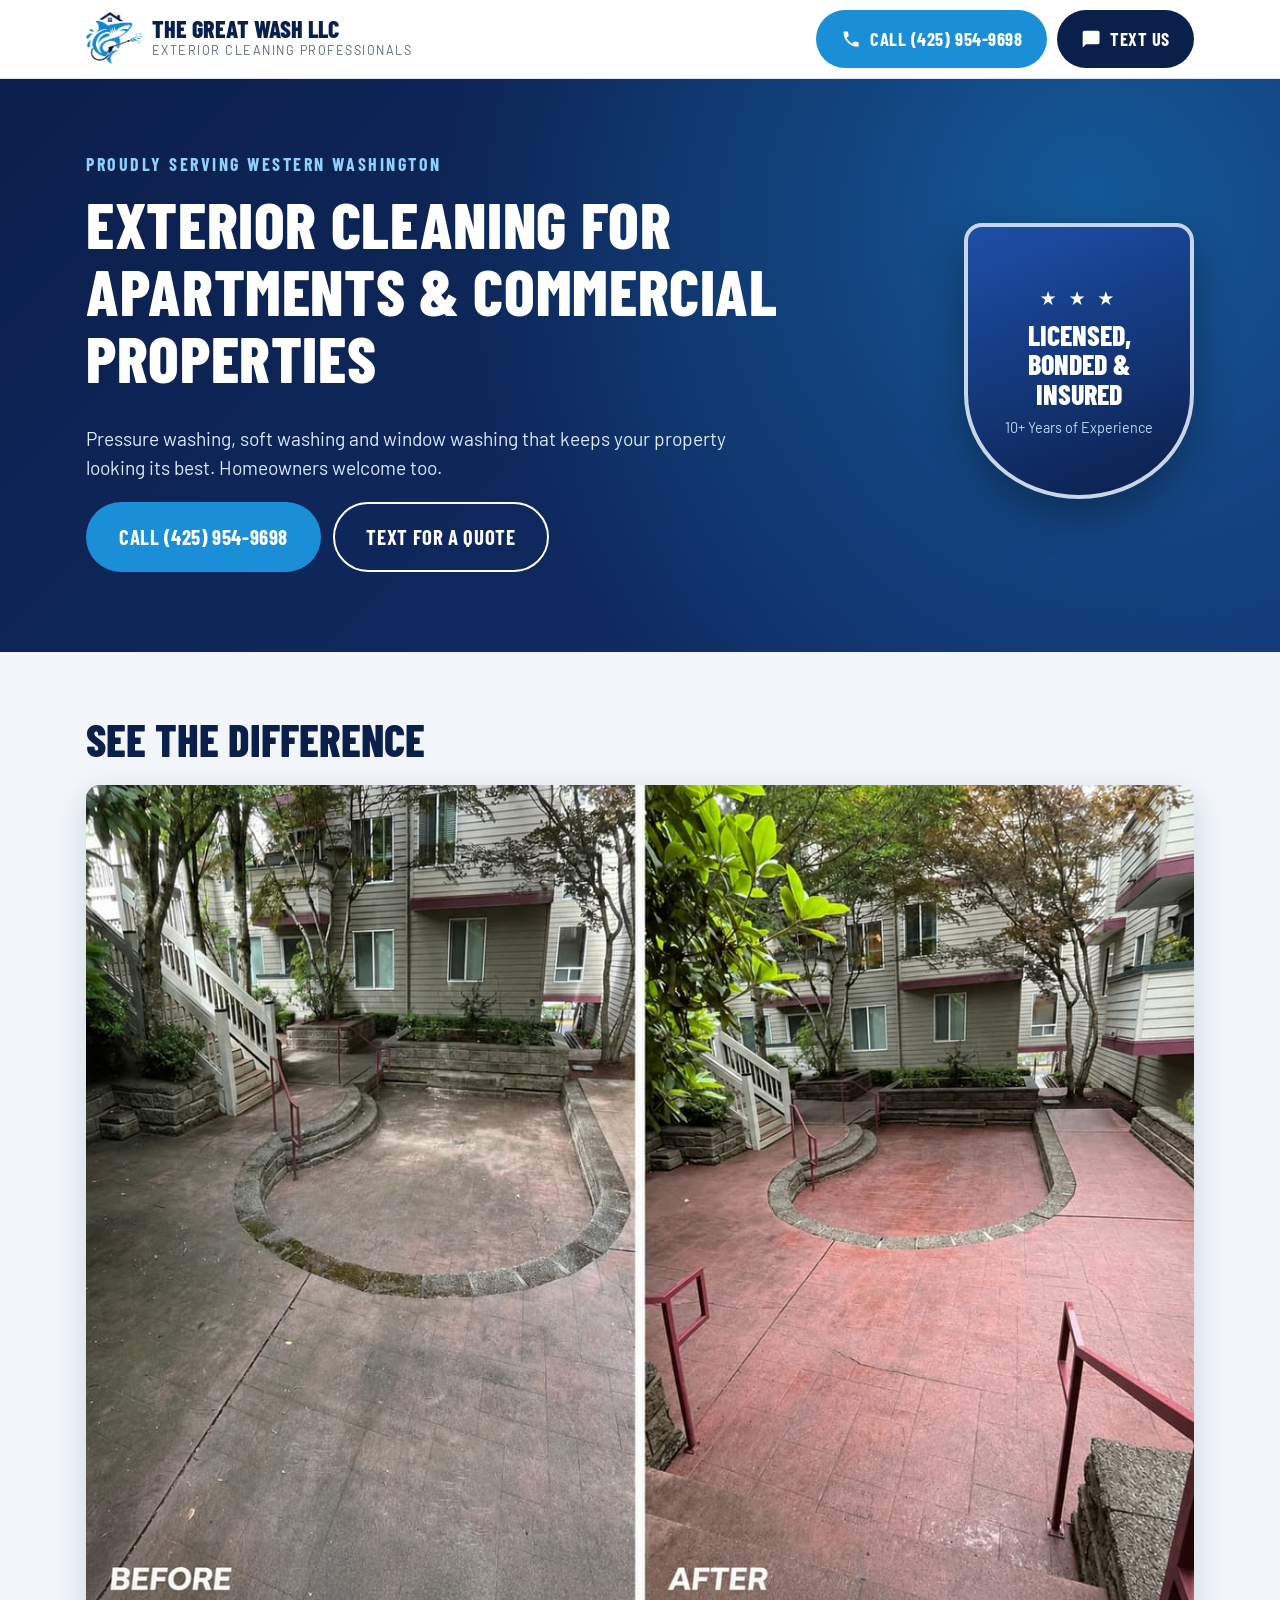
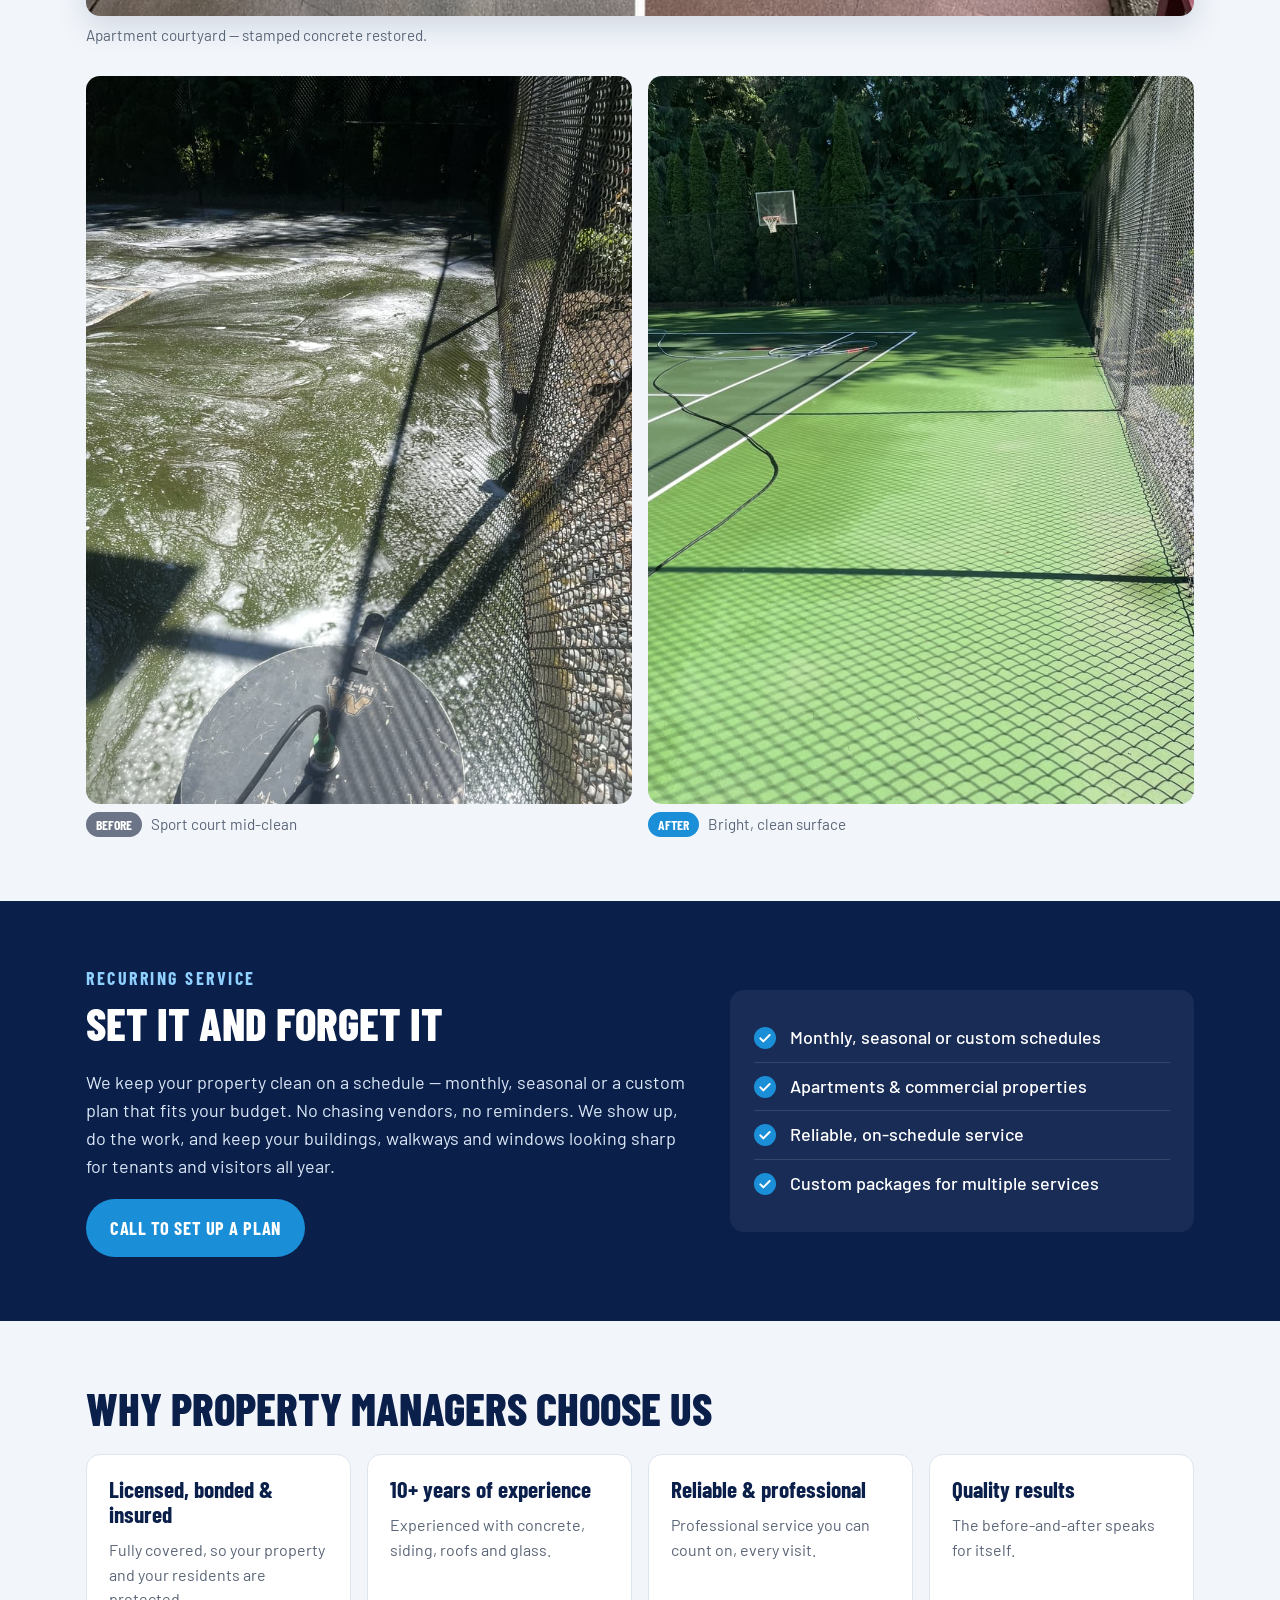
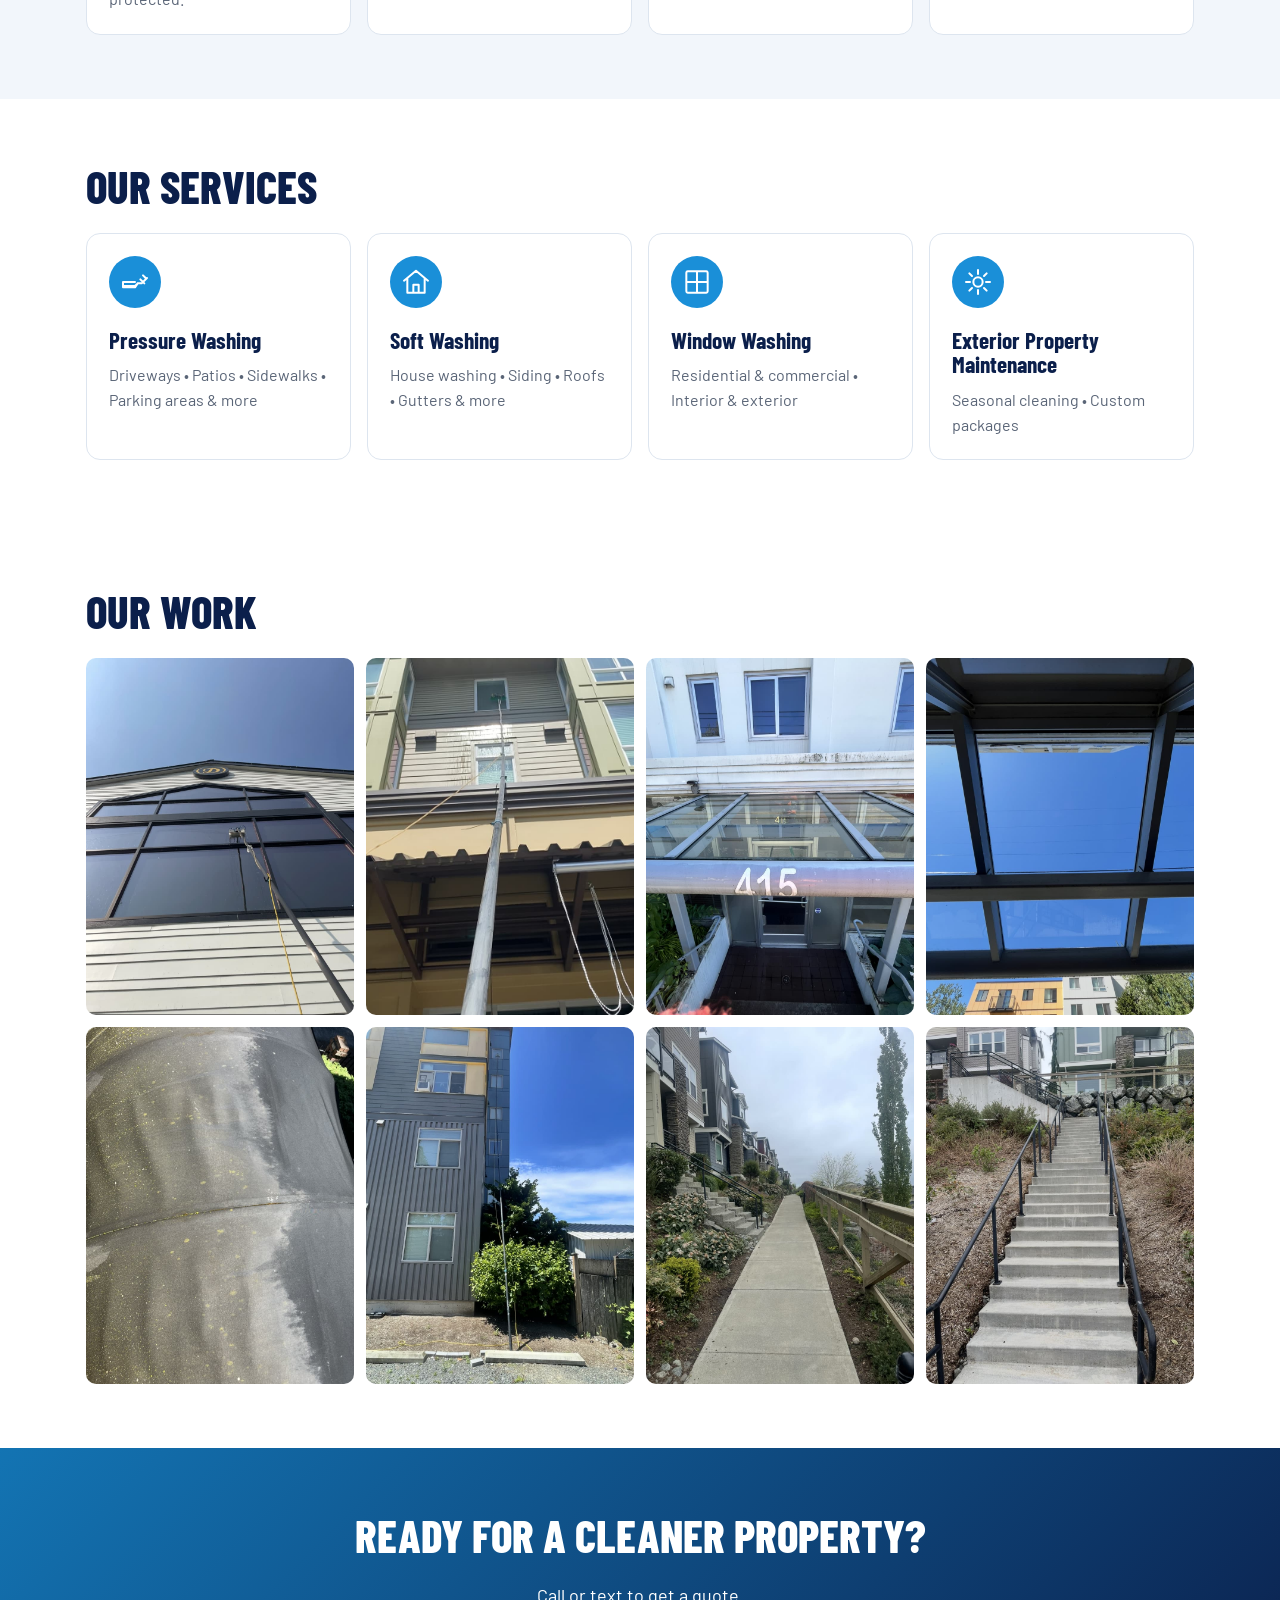
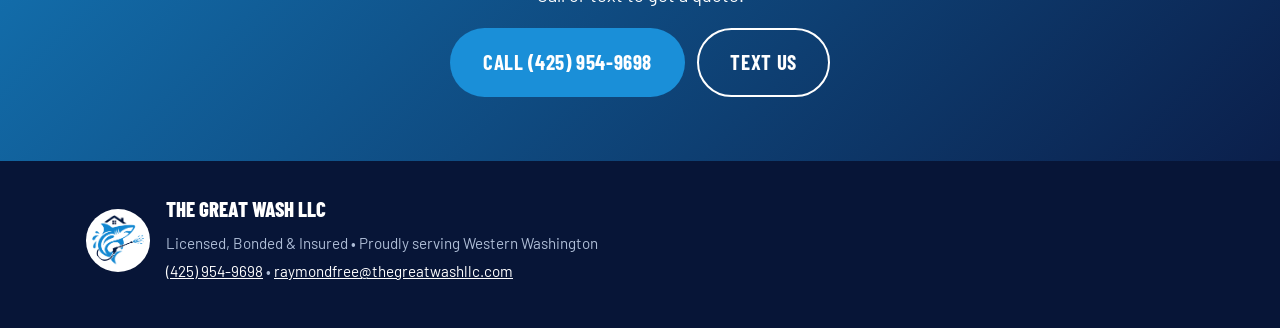
==== index.html @ 4b5f79ce "Initial website for The Great Wash LLC Co-Authored-By: Claude Opus 5.5 <noreply@anthropic.com>" ====
<!doctype html>
<html lang="en">
<head>
  <meta charset="utf-8">
  <meta name="viewport" content="width=device-width, initial-scale=1">
  <title>The Great Wash LLC | Pressure &amp; Window Washing, Western Washington</title>
  <meta name="description" content="Exterior cleaning for apartments, commercial properties and homes across Western Washington. Pressure washing, soft washing, window washing and recurring maintenance. Licensed, bonded &amp; insured. Call or text (425) 954-9698.">
  <meta property="og:title" content="The Great Wash LLC — Exterior Cleaning Professionals">
  <meta property="og:description" content="Pressure washing, soft washing &amp; window washing for apartments, commercial properties and homes. Call or text (425) 954-9698.">
  <meta property="og:image" content="images/before-after.jpg">
  <link rel="icon" href="images/logo.png">
  <link rel="preconnect" href="https://fonts.googleapis.com">
  <link rel="preconnect" href="https://fonts.gstatic.com" crossorigin>
  <link href="https://fonts.googleapis.com/css2?family=Barlow+Condensed:wght@600;700;800&family=Barlow:wght@400;500;600&display=swap" rel="stylesheet">
  <link rel="stylesheet" href="styles.css">
</head>
<body>

<header class="topbar">
  <div class="wrap topbar__inner">
    <a class="brand" href="#top" aria-label="The Great Wash LLC home">
      <img src="images/logo.png" alt="The Great Wash LLC shark logo" width="64" height="62">
      <span class="brand__text">
        <span class="brand__name">The Great Wash LLC</span>
        <span class="brand__tag">Exterior Cleaning Professionals</span>
      </span>
    </a>
    <div class="topbar__actions">
      <a class="btn btn--call" href="tel:+14259549698">
        <svg aria-hidden="true" viewBox="0 0 24 24"><path d="M6.6 10.8a15.1 15.1 0 0 0 6.6 6.6l2.2-2.2a1 1 0 0 1 1-.25 11.4 11.4 0 0 0 3.6.57 1 1 0 0 1 1 1V20a1 1 0 0 1-1 1A17 17 0 0 1 3 4a1 1 0 0 1 1-1h3.5a1 1 0 0 1 1 1c0 1.25.2 2.45.57 3.57a1 1 0 0 1-.25 1z"/></svg>
        <span>Call (425) 954-9698</span>
      </a>
      <a class="btn btn--text" href="sms:+14259549698">
        <svg aria-hidden="true" viewBox="0 0 24 24"><path d="M20 2H4a2 2 0 0 0-2 2v18l4-4h14a2 2 0 0 0 2-2V4a2 2 0 0 0-2-2z"/></svg>
        <span>Text Us</span>
      </a>
    </div>
  </div>
</header>

<main id="top">

  <section class="hero">
    <div class="wrap hero__inner">
      <div class="hero__copy">
        <p class="hero__eyebrow">Proudly serving Western Washington</p>
        <h1>Exterior cleaning for apartments &amp; commercial properties</h1>
        <p class="hero__sub">Pressure washing, soft washing and window washing that keeps your property looking its best. Homeowners welcome too.</p>
        <div class="hero__cta">
          <a class="btn btn--call btn--lg" href="tel:+14259549698">Call (425) 954-9698</a>
          <a class="btn btn--ghost btn--lg" href="sms:+14259549698">Text for a Quote</a>
        </div>
      </div>
      <div class="badge" role="img" aria-label="Licensed, Bonded and Insured">
        <span class="badge__stars" aria-hidden="true">★ ★ ★</span>
        <span class="badge__text">Licensed, Bonded &amp; Insured</span>
        <span class="badge__years">10+ Years of Experience</span>
      </div>
    </div>
  </section>

  <section class="section results">
    <div class="wrap">
      <h2>See the difference</h2>
      <figure class="ba">
        <img src="images/before-after.jpg" alt="Apartment courtyard before and after pressure washing: grimy gray concrete restored to clean red stamped concrete" width="1200" height="900">
        <figcaption>Apartment courtyard — stamped concrete restored.</figcaption>
      </figure>
      <div class="pair">
        <figure>
          <img src="images/job-02.jpg" alt="Sport court covered in grime and moss during cleaning" width="900" height="1200" loading="lazy">
          <figcaption><span class="tag tag--before">Before</span> Sport court mid-clean</figcaption>
        </figure>
        <figure>
          <img src="images/job-01.jpg" alt="The same sport court after cleaning, bright green and spotless" width="900" height="1200" loading="lazy">
          <figcaption><span class="tag tag--after">After</span> Bright, clean surface</figcaption>
        </figure>
      </div>
    </div>
  </section>

  <section class="section recurring">
    <div class="wrap recurring__inner">
      <div>
        <p class="kicker">Recurring service</p>
        <h2>Set it and forget it</h2>
        <p>We keep your property clean on a schedule — monthly, seasonal or a custom plan that fits your budget. No chasing vendors, no reminders. We show up, do the work, and keep your buildings, walkways and windows looking sharp for tenants and visitors all year.</p>
        <a class="btn btn--call" href="tel:+14259549698">Call to set up a plan</a>
      </div>
      <ul class="checks">
        <li>Monthly, seasonal or custom schedules</li>
        <li>Apartments &amp; commercial properties</li>
        <li>Reliable, on-schedule service</li>
        <li>Custom packages for multiple services</li>
      </ul>
    </div>
  </section>

  <section class="section why">
    <div class="wrap">
      <h2>Why property managers choose us</h2>
      <div class="cards cards--4">
        <div class="card">
          <h3>Licensed, bonded &amp; insured</h3>
          <p>Fully covered, so your property and your residents are protected.</p>
        </div>
        <div class="card">
          <h3>10+ years of experience</h3>
          <p>Experienced with concrete, siding, roofs and glass.</p>
        </div>
        <div class="card">
          <h3>Reliable &amp; professional</h3>
          <p>Professional service you can count on, every visit.</p>
        </div>
        <div class="card">
          <h3>Quality results</h3>
          <p>The before-and-after speaks for itself.</p>
        </div>
      </div>
    </div>
  </section>

  <section class="section services">
    <div class="wrap">
      <h2>Our services</h2>
      <div class="cards cards--4">
        <div class="card service">
          <svg aria-hidden="true" viewBox="0 0 48 48"><path d="M6 30h18l4-4h6l8-8M36 14l4 4m-8 2 6 6M28 26l-4 6H6v-8h18" fill="none" stroke="currentColor" stroke-width="3" stroke-linecap="round" stroke-linejoin="round"/></svg>
          <h3>Pressure Washing</h3>
          <p>Driveways • Patios • Sidewalks • Parking areas &amp; more</p>
        </div>
        <div class="card service">
          <svg aria-hidden="true" viewBox="0 0 48 48"><path d="M6 22 24 7l18 15M11 18v22h26V18M20 40V28h8v12" fill="none" stroke="currentColor" stroke-width="3" stroke-linecap="round" stroke-linejoin="round"/></svg>
          <h3>Soft Washing</h3>
          <p>House washing • Siding • Roofs • Gutters &amp; more</p>
        </div>
        <div class="card service">
          <svg aria-hidden="true" viewBox="0 0 48 48"><rect x="8" y="8" width="32" height="32" rx="2" fill="none" stroke="currentColor" stroke-width="3"/><path d="M24 8v32M8 24h32" stroke="currentColor" stroke-width="3"/></svg>
          <h3>Window Washing</h3>
          <p>Residential &amp; commercial • Interior &amp; exterior</p>
        </div>
        <div class="card service">
          <svg aria-hidden="true" viewBox="0 0 48 48"><path d="M24 6v6m0 24v6M6 24h6m24 0h6M11 11l4 4m18 18 4 4M11 37l4-4m18-18 4-4" fill="none" stroke="currentColor" stroke-width="3" stroke-linecap="round"/><circle cx="24" cy="24" r="7" fill="none" stroke="currentColor" stroke-width="3"/></svg>
          <h3>Exterior Property Maintenance</h3>
          <p>Seasonal cleaning • Custom packages</p>
        </div>
      </div>
    </div>
  </section>

  <section class="section gallery">
    <div class="wrap">
      <h2>Our work</h2>
      <div class="grid">
        <img src="images/job-06.jpg" alt="Washing tall commercial windows with a water-fed pole" width="900" height="1200" loading="lazy">
        <img src="images/job-03.jpg" alt="Cleaning upper-floor apartment windows from the ground" width="676" height="1200" loading="lazy">
        <img src="images/job-04.jpg" alt="Apartment building entrance with glass canopy" width="900" height="1200" loading="lazy">
        <img src="images/job-05.jpg" alt="Glass canopy panels at an apartment entrance" width="900" height="1200" loading="lazy">
        <img src="images/job-07.jpg" alt="Close-up of a surface being cleaned" width="900" height="1200" loading="lazy">
        <img src="images/job-08.jpg" alt="Apartment building exterior siding" width="900" height="1200" loading="lazy">
        <img src="images/job-09.jpg" alt="Clean sidewalk along a row of townhomes" width="900" height="1200" loading="lazy">
        <img src="images/job-10.jpg" alt="Clean concrete stairway at an apartment complex" width="900" height="1200" loading="lazy">
      </div>
    </div>
  </section>

  <section class="section final">
    <div class="wrap final__inner">
      <h2>Ready for a cleaner property?</h2>
      <p>Call or text to get a quote.</p>
      <div class="hero__cta">
        <a class="btn btn--call btn--lg" href="tel:+14259549698">Call (425) 954-9698</a>
        <a class="btn btn--ghost btn--lg" href="sms:+14259549698">Text Us</a>
      </div>
    </div>
  </section>

</main>

<footer class="footer">
  <div class="wrap footer__inner">
    <img src="images/logo.png" alt="The Great Wash LLC logo" width="64" height="62" loading="lazy">
    <div>
      <p class="footer__name">The Great Wash LLC</p>
      <p>Licensed, Bonded &amp; Insured • Proudly serving Western Washington</p>
      <p><a href="tel:+14259549698">(425) 954-9698</a> • <a href="mailto:raymondfree@thegreatwashllc.com">raymondfree@thegreatwashllc.com</a></p>
    </div>
  </div>
</footer>

<nav class="mobilebar" aria-label="Contact">
  <a class="mobilebar__call" href="tel:+14259549698">Call</a>
  <a class="mobilebar__text" href="sms:+14259549698">Text</a>
</nav>

</body>
</html>
---- styles.css ----
:root {
  --navy: #0B1F4B;
  --navy-2: #12306e;
  --blue: #1A8FD8;
  --blue-dark: #1374b3;
  --ink: #1b2433;
  --muted: #5a6577;
  --bg: #ffffff;
  --bg-soft: #f2f6fb;
  --line: #dde5ef;
  --radius: 14px;
  --head: "Barlow Condensed", "Arial Narrow", Arial, sans-serif;
  --body: "Barlow", system-ui, -apple-system, "Segoe UI", Roboto, Arial, sans-serif;
}

*, *::before, *::after { box-sizing: border-box; }
html { scroll-behavior: smooth; }
body {
  margin: 0;
  font-family: var(--body);
  font-size: 18px;
  line-height: 1.55;
  color: var(--ink);
  background: var(--bg);
  overflow-x: hidden;
}
img { max-width: 100%; height: auto; display: block; }
a { color: var(--blue-dark); }
h1, h2, h3 { font-family: var(--head); line-height: 1.05; margin: 0 0 .5em; color: var(--navy); }
h1 { font-size: clamp(2.4rem, 6vw, 4rem); font-weight: 800; text-transform: uppercase; letter-spacing: .01em; }
h2 { font-size: clamp(2rem, 4.5vw, 2.8rem); font-weight: 800; text-transform: uppercase; }
h3 { font-size: 1.45rem; font-weight: 700; }
p { margin: 0 0 1em; }

.wrap { width: 100%; max-width: 1140px; margin: 0 auto; padding: 0 16px; }
.section { padding: 64px 0; }

/* Buttons */
.btn {
  display: inline-flex; align-items: center; justify-content: center; gap: .5em;
  padding: .7em 1.2em; border-radius: 999px;
  font-family: var(--head); font-weight: 700; font-size: 1.15rem; letter-spacing: .03em; text-transform: uppercase;
  text-decoration: none; white-space: nowrap; border: 2px solid transparent;
  transition: transform .15s ease, background .15s ease;
}
.btn:hover { transform: translateY(-1px); }
.btn svg { width: 1.1em; height: 1.1em; fill: currentColor; }
.btn--call { background: var(--blue); color: #fff; }
.btn--call:hover { background: var(--blue-dark); }
.btn--text { background: var(--navy); color: #fff; }
.btn--ghost { background: transparent; color: #fff; border-color: #fff; }
.btn--ghost:hover { background: rgba(255,255,255,.12); }
.btn--lg { font-size: 1.3rem; padding: .8em 1.5em; }

/* Top bar */
.topbar { position: sticky; top: 0; z-index: 20; background: #fff; border-bottom: 1px solid var(--line); }
.topbar__inner { display: flex; align-items: center; justify-content: space-between; gap: 16px; padding-top: 10px; padding-bottom: 10px; }
.brand { display: flex; align-items: center; gap: 10px; text-decoration: none; min-width: 0; }
.brand img { width: 56px; height: auto; flex: none; }
.brand__text { display: flex; flex-direction: column; min-width: 0; }
.brand__name { font-family: var(--head); font-weight: 800; font-size: 1.5rem; color: var(--navy); text-transform: uppercase; line-height: 1; }
.brand__tag { font-size: .78rem; letter-spacing: .12em; text-transform: uppercase; color: var(--muted); }
.topbar__actions { display: flex; gap: 10px; }

/* Hero */
.hero {
  background: radial-gradient(circle at 85% 20%, rgba(26,143,216,.45), transparent 55%),
              linear-gradient(135deg, var(--navy) 0%, var(--navy-2) 100%);
  color: #fff; padding: 72px 0 80px;
}
.hero h1 { color: #fff; }
.hero__inner { display: grid; grid-template-columns: 1fr auto; gap: 40px; align-items: center; }
.hero__eyebrow { font-family: var(--head); font-weight: 700; letter-spacing: .14em; text-transform: uppercase; color: #8fd0ff; margin-bottom: .6em; }
.hero__sub { font-size: 1.2rem; max-width: 36em; color: #dbe8f7; }
.hero__cta { display: flex; flex-wrap: wrap; gap: 12px; margin-top: 8px; }

.badge {
  width: 230px; aspect-ratio: 5 / 6; padding: 28px 18px;
  display: flex; flex-direction: column; align-items: center; justify-content: center; text-align: center; gap: 8px;
  background: linear-gradient(160deg, #1d4fa8, var(--navy));
  border: 4px solid #c9d6e8; border-radius: 18px 18px 50% 50% / 18px 18px 38% 38%;
  box-shadow: 0 18px 40px rgba(0,0,0,.3);
}
.badge__stars { letter-spacing: .2em; font-size: 1.2rem; }
.badge__text { font-family: var(--head); font-weight: 800; font-size: 1.75rem; line-height: 1.05; text-transform: uppercase; }
.badge__years { font-size: .9rem; color: #bcd7f3; }

/* Results */
.results { background: var(--bg-soft); }
figure { margin: 0; }
figcaption { font-size: .95rem; color: var(--muted); padding-top: 8px; }
.ba img { border-radius: var(--radius); box-shadow: 0 10px 30px rgba(11,31,75,.15); width: 100%; }
.pair { display: grid; grid-template-columns: 1fr 1fr; gap: 16px; margin-top: 28px; }
.pair img { border-radius: var(--radius); aspect-ratio: 3 / 4; object-fit: cover; width: 100%; }
.tag { display: inline-block; font-family: var(--head); font-weight: 700; text-transform: uppercase; font-size: .85rem; padding: 2px 10px; border-radius: 999px; margin-right: 6px; color: #fff; }
.tag--before { background: #6b7587; }
.tag--after { background: var(--blue); }

/* Recurring */
.recurring { background: var(--navy); color: #dbe8f7; }
.recurring h2 { color: #fff; }
.recurring__inner { display: grid; grid-template-columns: 1.3fr 1fr; gap: 40px; align-items: center; }
.kicker { font-family: var(--head); font-weight: 700; letter-spacing: .14em; text-transform: uppercase; color: #8fd0ff; margin-bottom: .4em; }
.checks { list-style: none; margin: 0; padding: 24px; background: rgba(255,255,255,.06); border-radius: var(--radius); }
.checks li { position: relative; padding: 10px 0 10px 36px; color: #fff; font-weight: 500; }
.checks li + li { border-top: 1px solid rgba(255,255,255,.12); }
.checks li::before {
  content: ""; position: absolute; left: 0; top: 13px; width: 22px; height: 22px; border-radius: 50%;
  background: var(--blue) url("data:image/svg+xml,%3Csvg xmlns='http://www.w3.org/2000/svg' viewBox='0 0 24 24'%3E%3Cpath d='M5 12.5l4.5 4.5L19 7.5' fill='none' stroke='white' stroke-width='3' stroke-linecap='round' stroke-linejoin='round'/%3E%3C/svg%3E") center / 16px no-repeat;
}

/* Cards */
.cards { display: grid; gap: 16px; }
.cards--4 { grid-template-columns: repeat(4, 1fr); }
.card { background: #fff; border: 1px solid var(--line); border-radius: var(--radius); padding: 22px; }
.card p { color: var(--muted); margin: 0; font-size: 1rem; }
.why { background: var(--bg-soft); }
.service svg { width: 52px; height: 52px; color: #fff; background: var(--blue); border-radius: 50%; padding: 10px; margin-bottom: 12px; }

/* Gallery */
.grid { display: grid; grid-template-columns: repeat(4, 1fr); gap: 12px; }
.grid img { width: 100%; aspect-ratio: 3 / 4; object-fit: cover; border-radius: 10px; }

/* Final CTA */
.final { background: linear-gradient(135deg, var(--blue-dark), var(--navy)); color: #fff; text-align: center; }
.final h2 { color: #fff; }
.final .hero__cta { justify-content: center; }

/* Footer */
.footer { background: #071537; color: #aebdd6; padding: 32px 0 40px; font-size: .95rem; }
.footer__inner { display: flex; gap: 16px; align-items: center; }
.footer img { width: 64px; background: #fff; border-radius: 50%; padding: 6px; flex: none; }
.footer p { margin: 0 0 .3em; }
.footer a { color: #fff; word-break: break-all; }
.footer__name { font-family: var(--head); font-weight: 800; font-size: 1.3rem; color: #fff; text-transform: uppercase; }

/* Pinned phone bar */
.mobilebar { display: none; }

@media (max-width: 960px) {
  .cards--4 { grid-template-columns: 1fr 1fr; }
  .grid { grid-template-columns: repeat(2, 1fr); }
  .hero__inner, .recurring__inner { grid-template-columns: 1fr; }
  .badge { width: 100%; max-width: 360px; aspect-ratio: auto; border-radius: var(--radius); flex-direction: row; flex-wrap: wrap; padding: 16px; }
  .badge__text { font-size: 1.4rem; }
}

@media (max-width: 767px) {
  body { font-size: 17px; padding-bottom: 72px; }
  .section { padding: 48px 0; }
  .hero { padding: 44px 0 52px; }
  .topbar__actions { display: none; }
  .brand__name { font-size: 1.3rem; }
  .cards--4 { grid-template-columns: 1fr; }
  .hero__cta .btn { width: 100%; }
  .mobilebar {
    display: grid; grid-template-columns: 1fr 1fr; position: fixed; left: 0; right: 0; bottom: 0; z-index: 30;
    box-shadow: 0 -4px 16px rgba(0,0,0,.18); padding-bottom: env(safe-area-inset-bottom); background: var(--navy);
  }
  .mobilebar a {
    display: flex; align-items: center; justify-content: center; height: 60px;
    font-family: var(--head); font-weight: 800; font-size: 1.35rem; letter-spacing: .06em; text-transform: uppercase;
    color: #fff; text-decoration: none;
  }
  .mobilebar__call { background: var(--blue); }
  .mobilebar__text { background: var(--navy); }
}
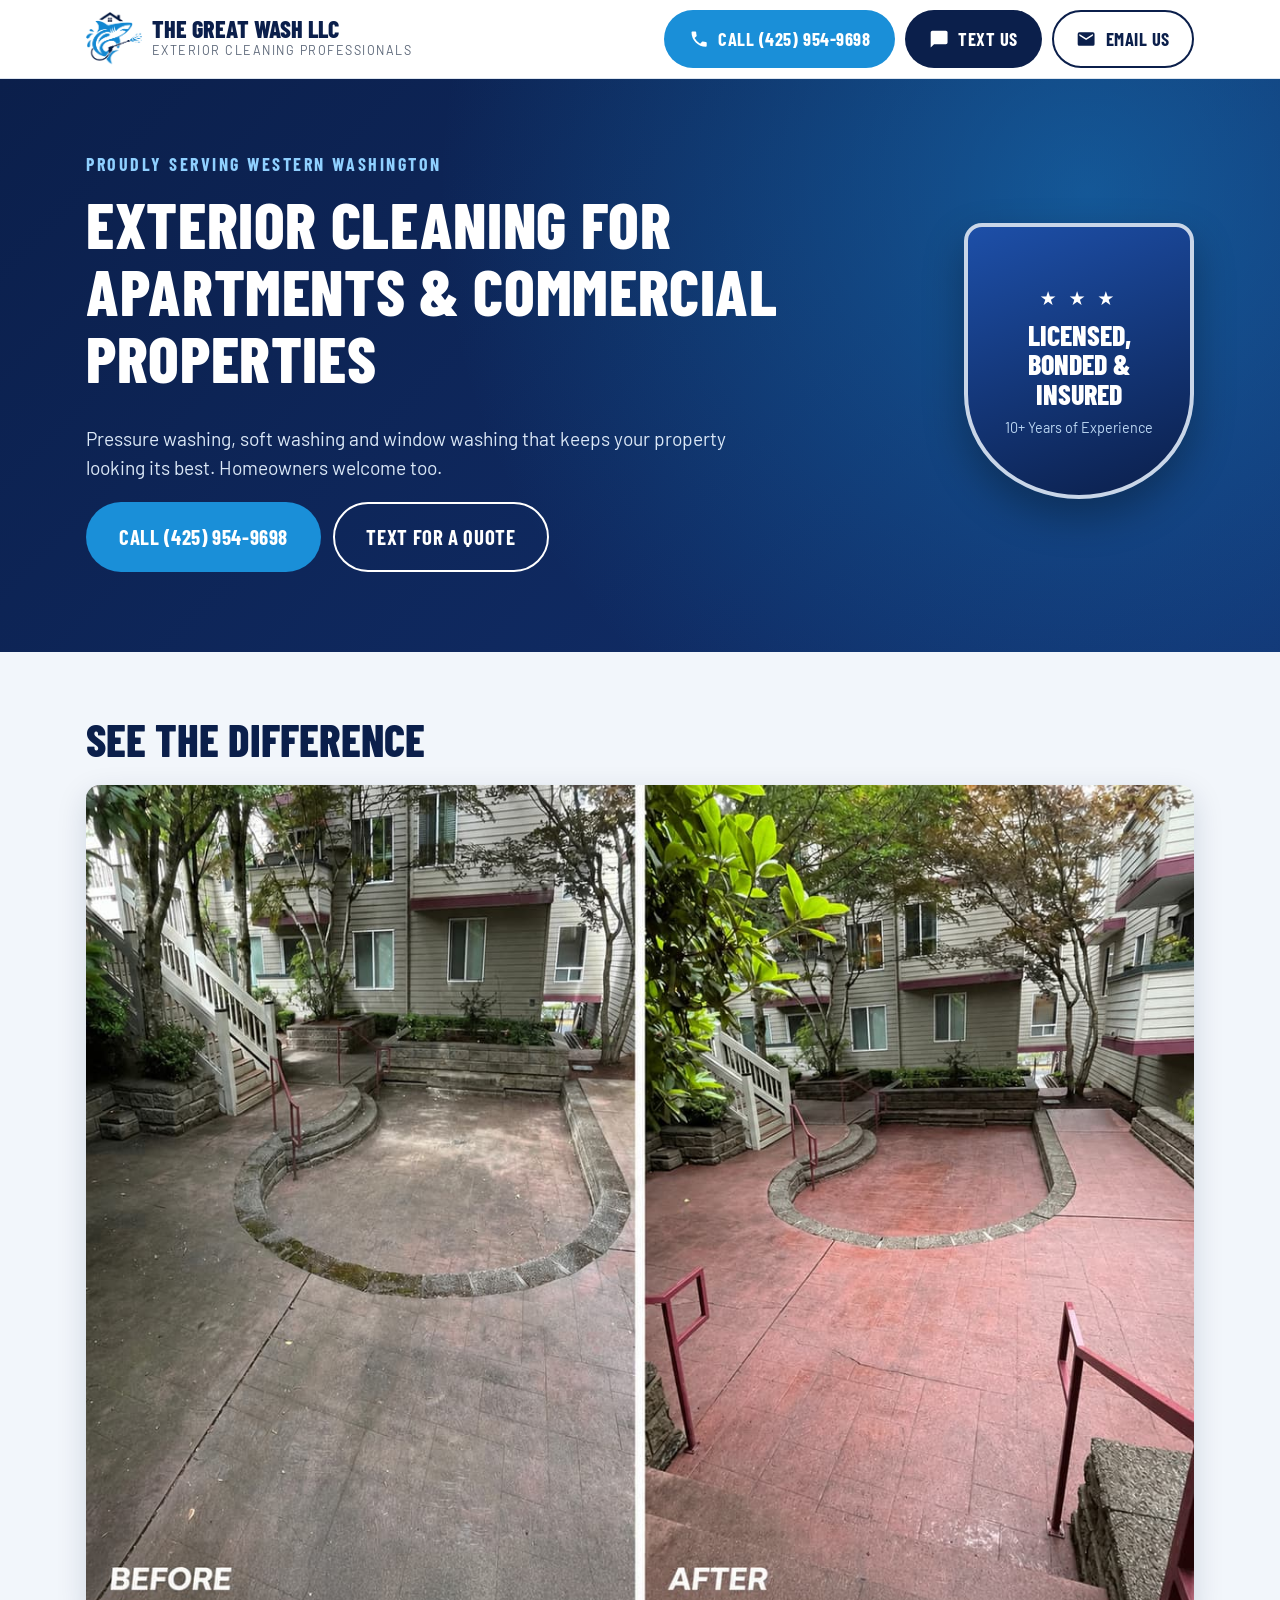
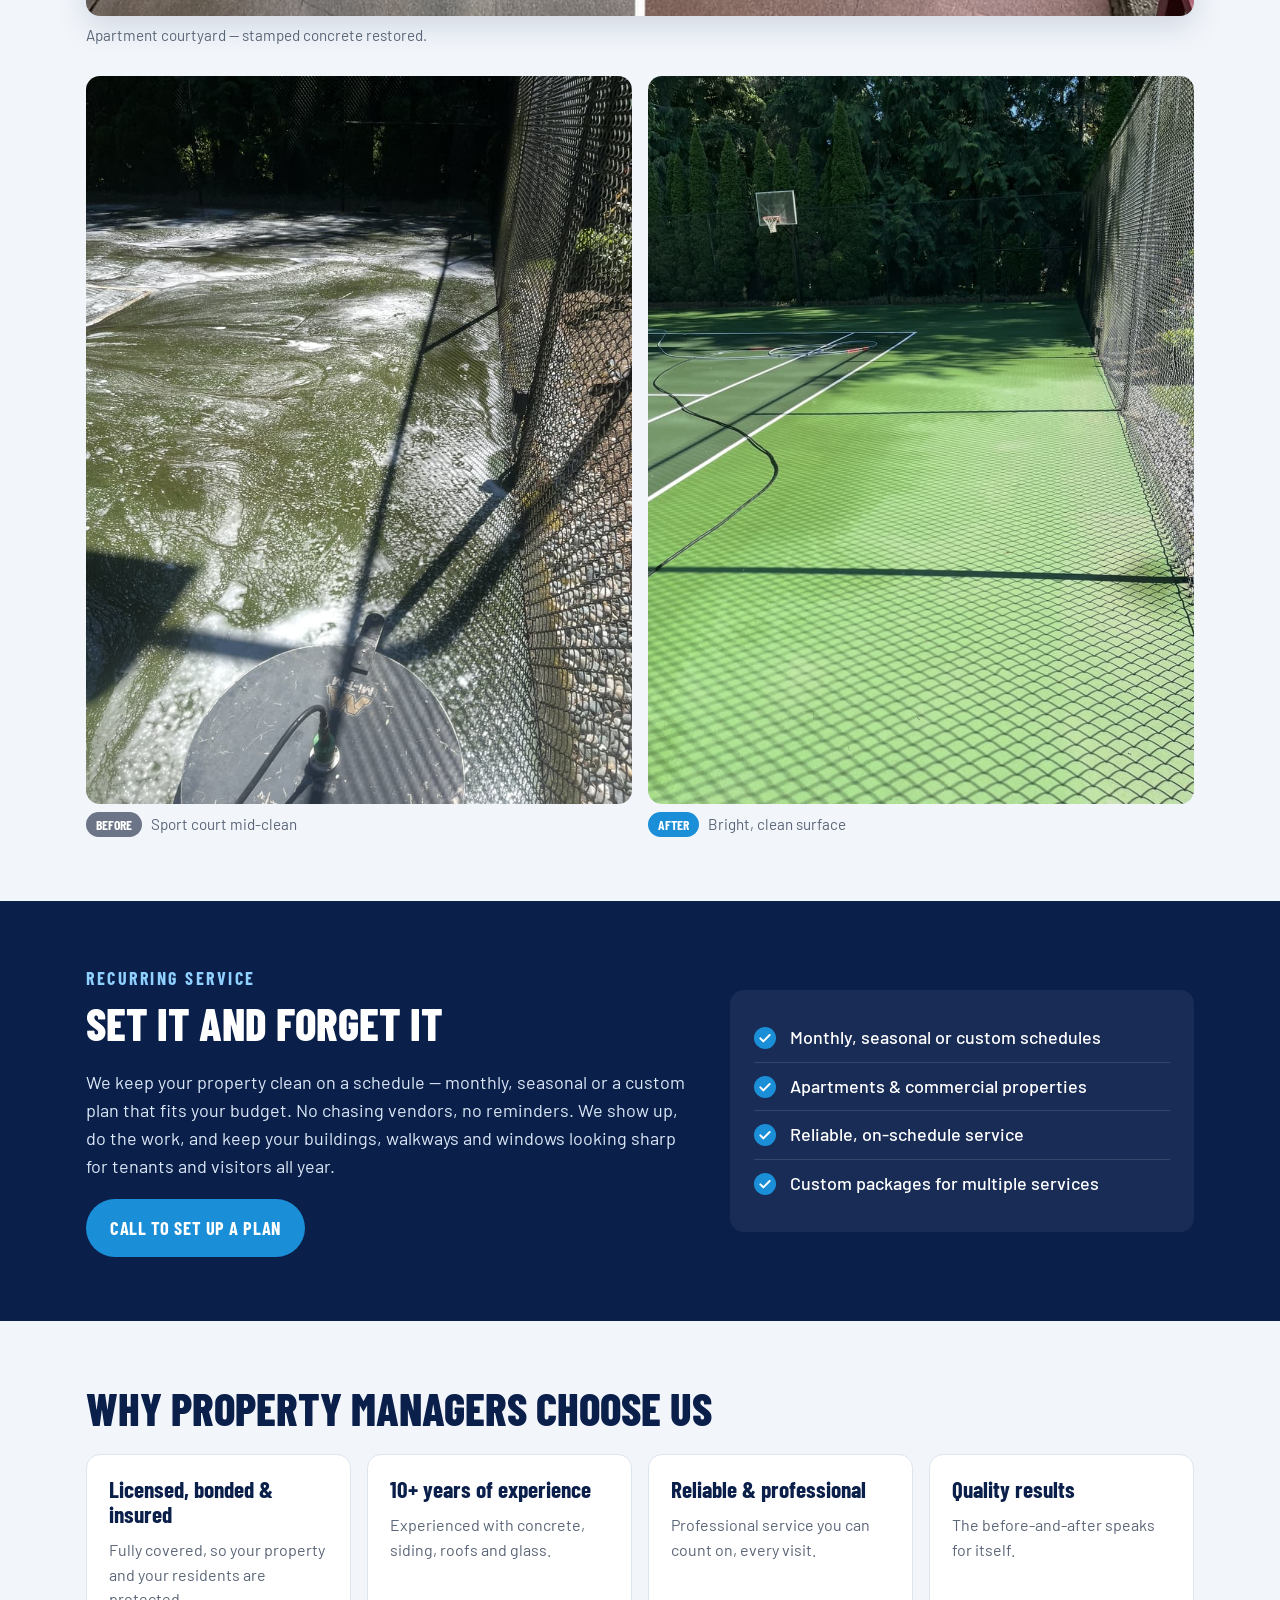
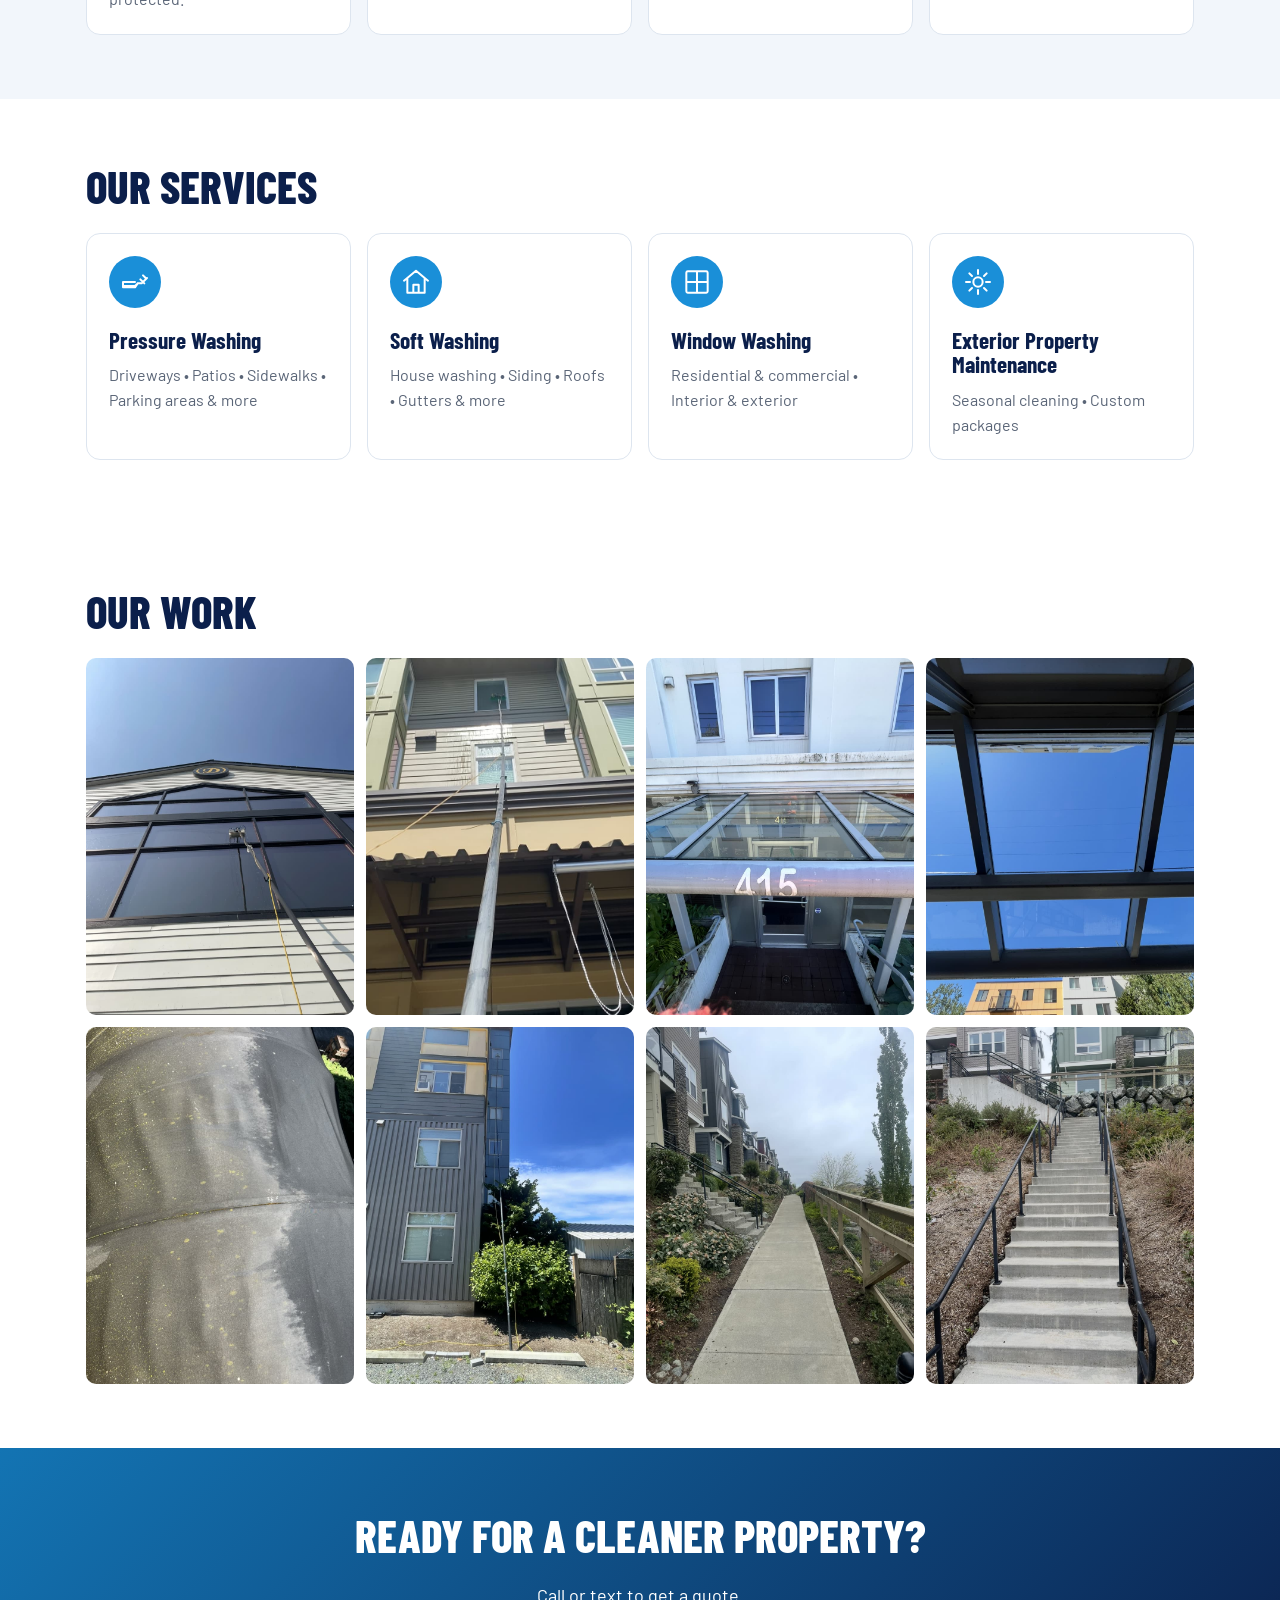
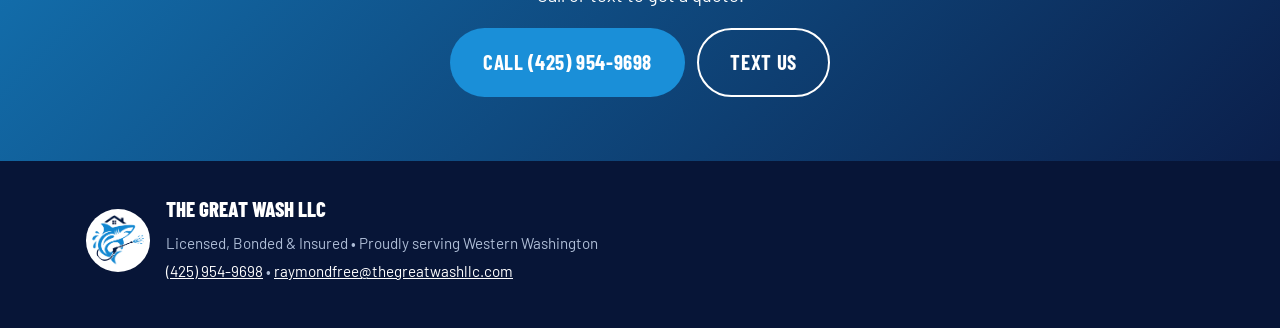
==== commit e57d0723: "Add Email Us button and contact window (Web3Forms) Co-Authored-By: Claude Opus 5.5 <noreply@anthropi" ====
--- a/index.html
+++ b/index.html
@@ -34,6 +34,10 @@
         <svg aria-hidden="true" viewBox="0 0 24 24"><path d="M20 2H4a2 2 0 0 0-2 2v18l4-4h14a2 2 0 0 0 2-2V4a2 2 0 0 0-2-2z"/></svg>
         <span>Text Us</span>
       </a>
+      <button class="btn btn--email" type="button" data-open-email>
+        <svg aria-hidden="true" viewBox="0 0 24 24"><path d="M20 4H4a2 2 0 0 0-2 2v12a2 2 0 0 0 2 2h16a2 2 0 0 0 2-2V6a2 2 0 0 0-2-2zm0 4-8 5-8-5V6l8 5 8-5z"/></svg>
+        <span>Email Us</span>
+      </button>
     </div>
   </div>
 </header>
@@ -191,7 +195,79 @@
 <nav class="mobilebar" aria-label="Contact">
   <a class="mobilebar__call" href="tel:+14259549698">Call</a>
   <a class="mobilebar__text" href="sms:+14259549698">Text</a>
+  <button class="mobilebar__email" type="button" data-open-email>Email</button>
 </nav>
+
+<dialog id="email-dialog" class="emailbox" aria-labelledby="email-title">
+  <form class="emailbox__form" action="https://api.web3forms.com/submit" method="POST">
+    <button class="emailbox__close" type="button" data-close-email aria-label="Close">&times;</button>
+    <h2 id="email-title">Email us</h2>
+    <p class="emailbox__intro">Send us a message and we'll get back to you.</p>
+
+    <input type="hidden" name="access_key" value="57ec1c88-fb7a-4a19-ac3c-71fcc81dd878">
+    <input type="hidden" name="subject" value="New message from thegreatwashllc.com">
+    <input type="hidden" name="from_name" value="The Great Wash LLC website">
+    <input type="checkbox" name="botcheck" class="emailbox__hp" tabindex="-1" autocomplete="off" aria-hidden="true">
+
+    <label>Name
+      <input type="text" name="name" required autocomplete="name">
+    </label>
+    <label>Your email
+      <input type="email" name="email" required autocomplete="email">
+    </label>
+    <label><span>Phone <span class="emailbox__opt">(optional)</span></span>
+      <input type="tel" name="phone" autocomplete="tel">
+    </label>
+    <label>Message
+      <textarea name="message" rows="4" required placeholder="What would you like cleaned, and where?"></textarea>
+    </label>
+
+    <button class="btn btn--call emailbox__send" type="submit">Send message</button>
+    <p class="emailbox__status" role="status" aria-live="polite"></p>
+  </form>
+</dialog>
+
+<script>
+  (() => {
+    const dlg = document.getElementById('email-dialog');
+    const form = dlg.querySelector('form');
+    const status = dlg.querySelector('.emailbox__status');
+    const send = dlg.querySelector('.emailbox__send');
+
+    document.querySelectorAll('[data-open-email]').forEach((b) => b.addEventListener('click', () => {
+      status.textContent = '';
+      status.className = 'emailbox__status';
+      dlg.showModal();
+    }));
+    dlg.querySelector('[data-close-email]').addEventListener('click', () => dlg.close());
+    // Click on the dimmed backdrop closes the window.
+    dlg.addEventListener('click', (e) => { if (e.target === dlg) dlg.close(); });
+
+    form.addEventListener('submit', async (e) => {
+      e.preventDefault();
+      send.disabled = true;
+      send.textContent = 'Sending…';
+      try {
+        const res = await fetch(form.action, {
+          method: 'POST',
+          headers: { Accept: 'application/json' },
+          body: new FormData(form),
+        });
+        const data = await res.json();
+        if (!data.success) throw new Error(data.message);
+        form.reset();
+        status.textContent = 'Thanks! Your message was sent.';
+        status.className = 'emailbox__status is-ok';
+      } catch {
+        status.innerHTML = 'Sorry, that didn\'t go through. Please call <a href="tel:+14259549698">(425) 954-9698</a> or email <a href="mailto:raymondfree@thegreatwashllc.com">raymondfree@thegreatwashllc.com</a>.';
+        status.className = 'emailbox__status is-err';
+      } finally {
+        send.disabled = false;
+        send.textContent = 'Send message';
+      }
+    });
+  })();
+</script>
 
 </body>
 </html>
--- a/styles.css
+++ b/styles.css
@@ -48,6 +48,8 @@
 .btn--call { background: var(--blue); color: #fff; }
 .btn--call:hover { background: var(--blue-dark); }
 .btn--text { background: var(--navy); color: #fff; }
+.btn--email { background: #fff; color: var(--navy); border-color: var(--navy); cursor: pointer; }
+.btn--email:hover { background: var(--bg-soft); }
 .btn--ghost { background: transparent; color: #fff; border-color: #fff; }
 .btn--ghost:hover { background: rgba(255,255,255,.12); }
 .btn--lg { font-size: 1.3rem; padding: .8em 1.5em; }
@@ -134,6 +136,32 @@
 .footer a { color: #fff; word-break: break-all; }
 .footer__name { font-family: var(--head); font-weight: 800; font-size: 1.3rem; color: #fff; text-transform: uppercase; }
 
+/* Email Us window */
+.emailbox {
+  width: min(480px, calc(100% - 32px)); max-height: calc(100% - 32px); padding: 0;
+  border: 0; border-radius: var(--radius); box-shadow: 0 24px 60px rgba(0,0,0,.35);
+}
+.emailbox::backdrop { background: rgba(7,21,55,.6); }
+.emailbox__form { position: relative; padding: 28px 22px 22px; display: grid; gap: 12px; }
+.emailbox h2 { margin: 0; }
+.emailbox__intro { margin: 0; color: var(--muted); font-size: 1rem; }
+.emailbox label { display: grid; gap: 4px; font-weight: 600; font-size: .95rem; color: var(--navy); }
+.emailbox input, .emailbox textarea {
+  font: inherit; font-size: 16px; padding: 10px 12px; border: 1px solid var(--line); border-radius: 8px; width: 100%;
+}
+.emailbox input:focus, .emailbox textarea:focus { outline: 2px solid var(--blue); border-color: var(--blue); }
+.emailbox__opt { font-weight: 400; color: var(--muted); }
+.emailbox__hp { display: none; }
+.emailbox__send { width: 100%; cursor: pointer; }
+.emailbox__send:disabled { opacity: .7; cursor: wait; }
+.emailbox__close {
+  position: absolute; top: 8px; right: 10px; width: 40px; height: 40px;
+  border: 0; background: none; font-size: 2rem; line-height: 1; color: var(--muted); cursor: pointer;
+}
+.emailbox__status { margin: 0; font-size: .95rem; }
+.emailbox__status.is-ok { color: #13804a; font-weight: 600; }
+.emailbox__status.is-err { color: #b42318; }
+
 /* Pinned phone bar */
 .mobilebar { display: none; }
 
@@ -154,14 +182,16 @@
   .cards--4 { grid-template-columns: 1fr; }
   .hero__cta .btn { width: 100%; }
   .mobilebar {
-    display: grid; grid-template-columns: 1fr 1fr; position: fixed; left: 0; right: 0; bottom: 0; z-index: 30;
+    display: grid; grid-template-columns: 1fr 1fr 1fr; position: fixed; left: 0; right: 0; bottom: 0; z-index: 30;
     box-shadow: 0 -4px 16px rgba(0,0,0,.18); padding-bottom: env(safe-area-inset-bottom); background: var(--navy);
   }
-  .mobilebar a {
+  .mobilebar a, .mobilebar button {
+    border: 0; cursor: pointer;
     display: flex; align-items: center; justify-content: center; height: 60px;
     font-family: var(--head); font-weight: 800; font-size: 1.35rem; letter-spacing: .06em; text-transform: uppercase;
     color: #fff; text-decoration: none;
   }
   .mobilebar__call { background: var(--blue); }
   .mobilebar__text { background: var(--navy); }
+  .mobilebar__email { background: #fff; color: var(--navy) !important; }
 }
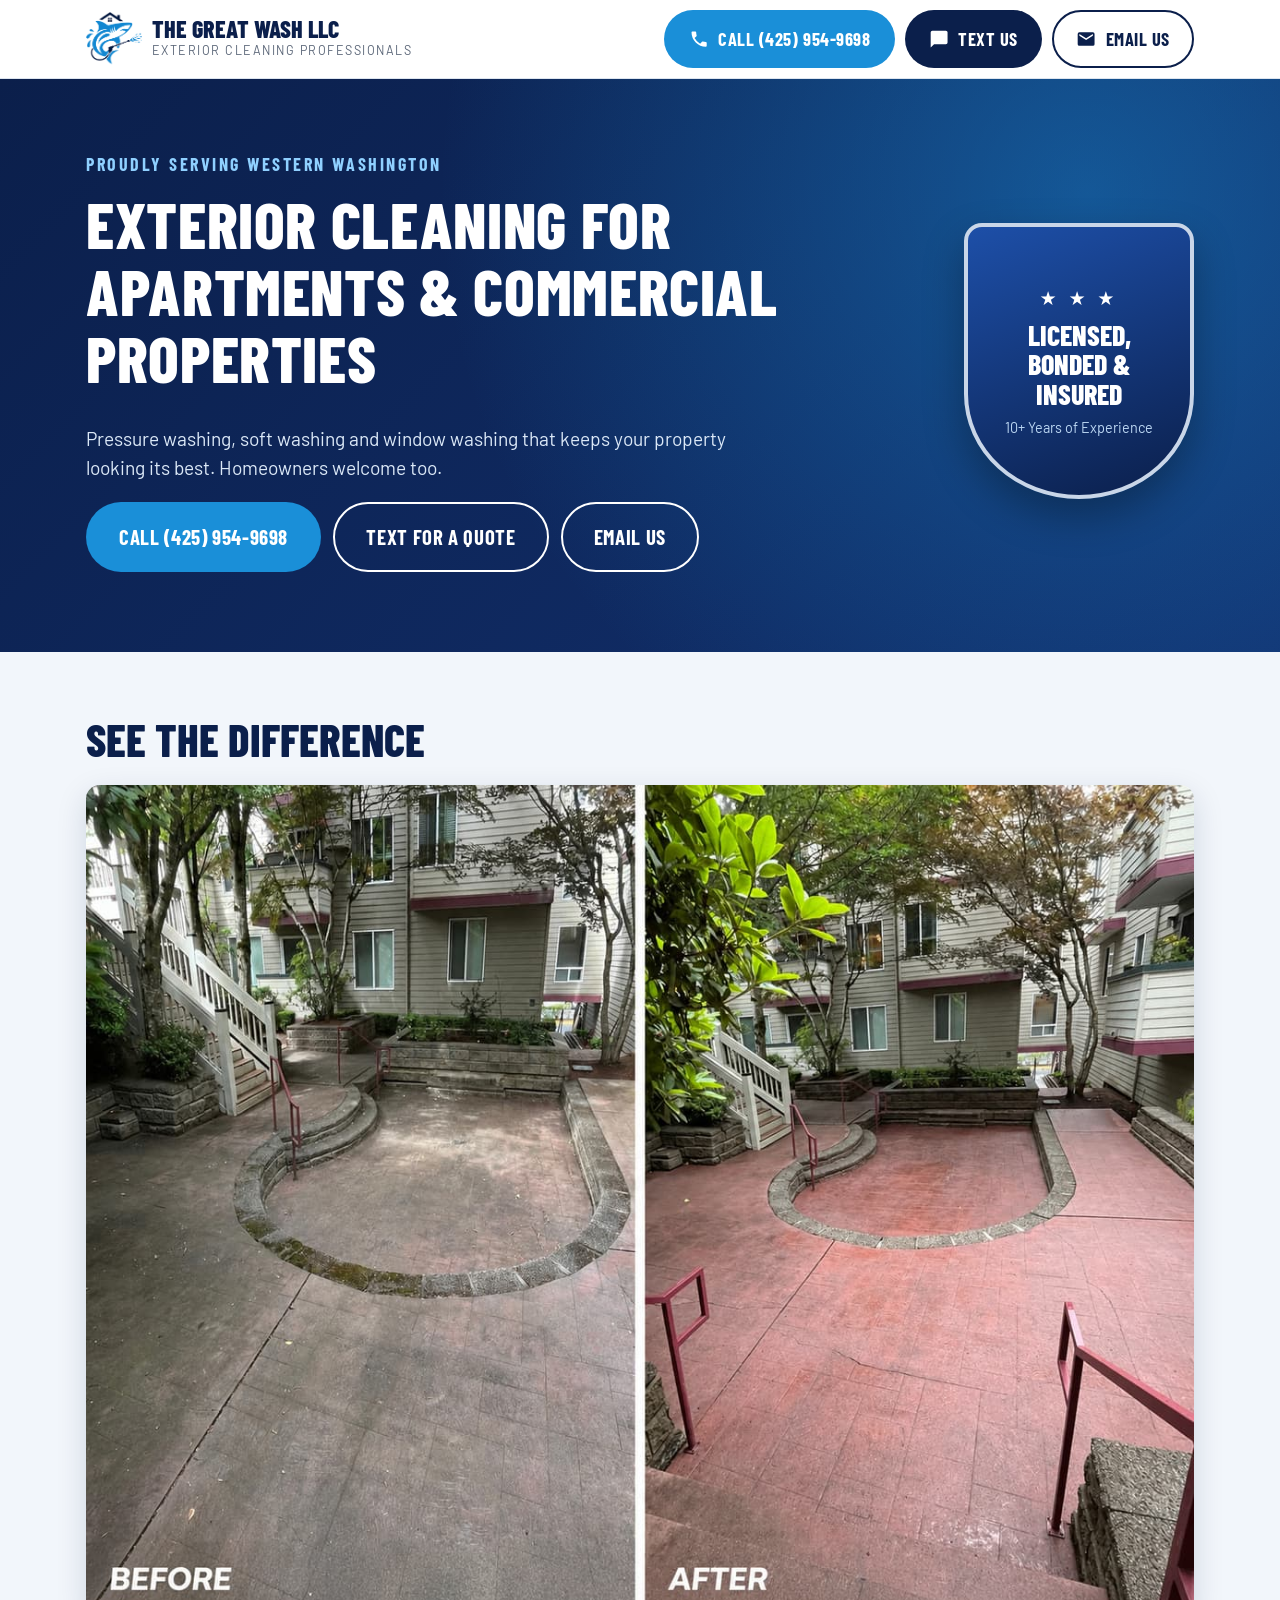
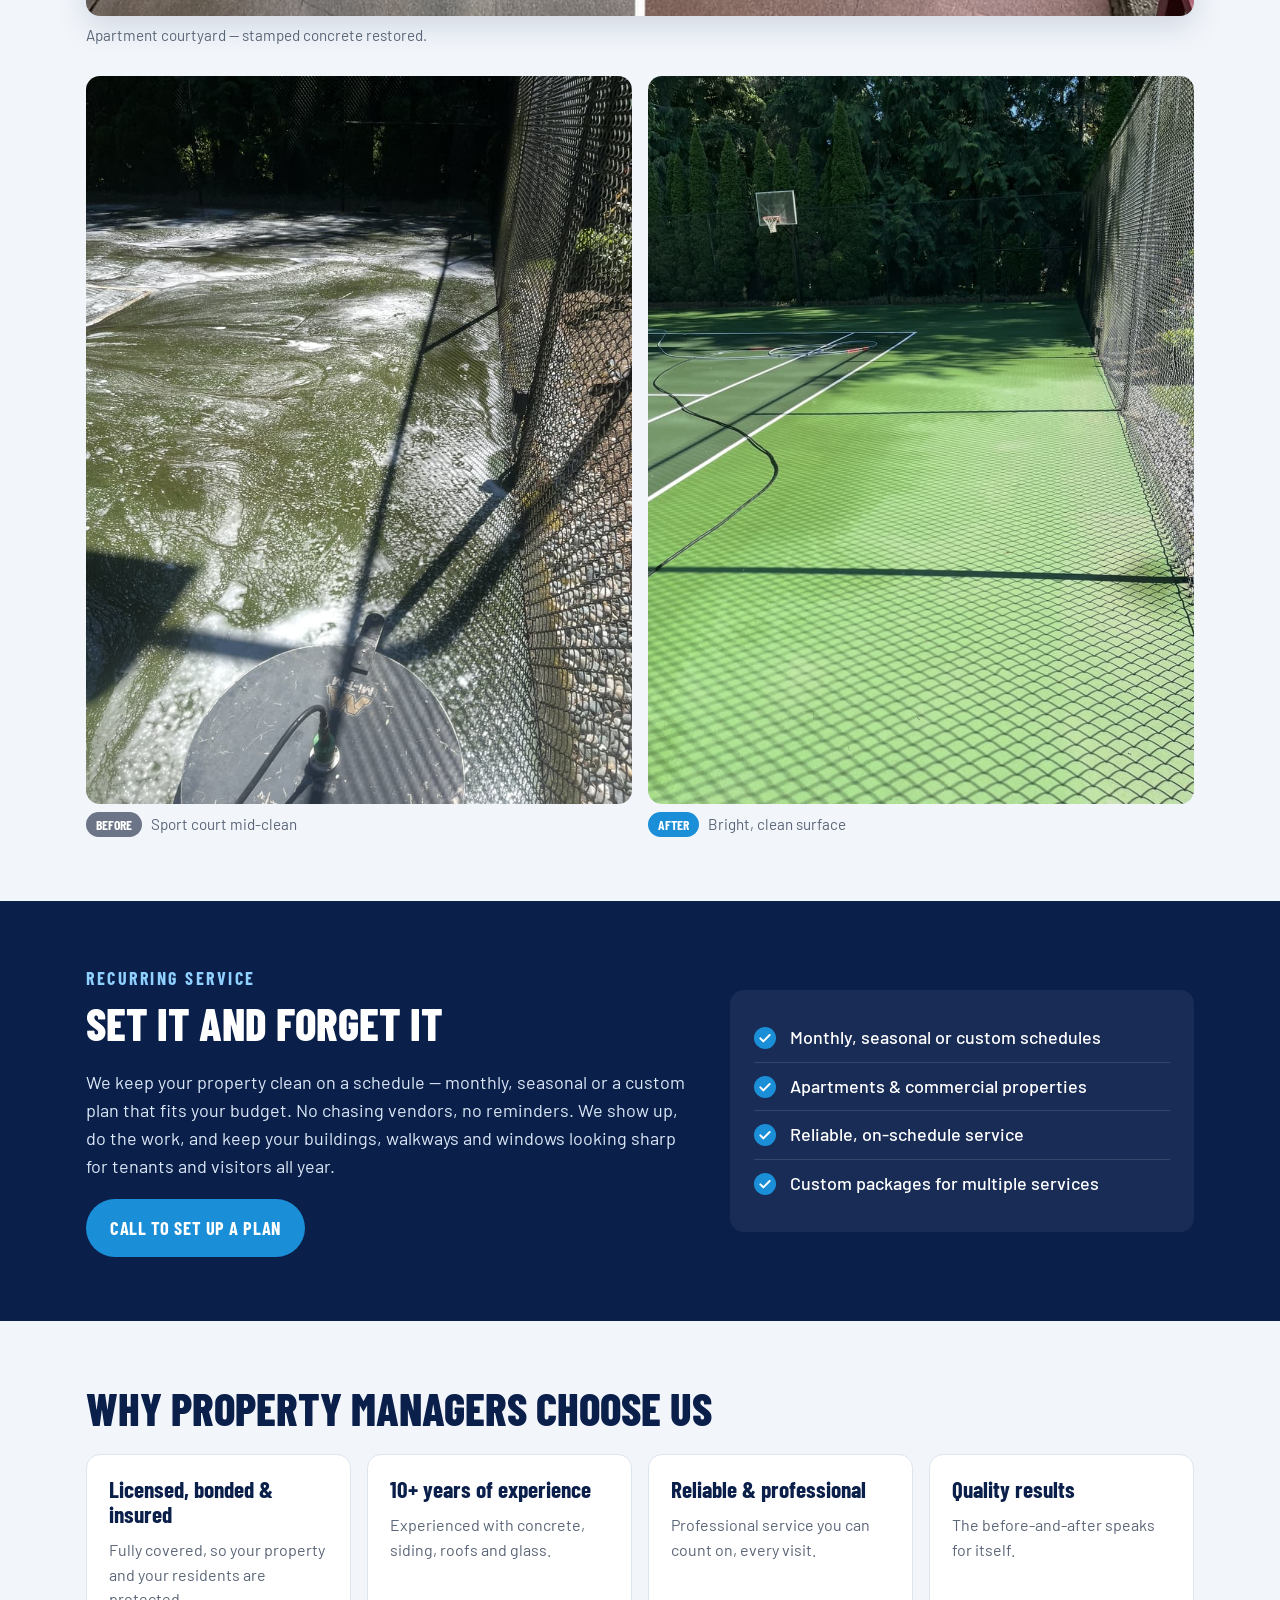
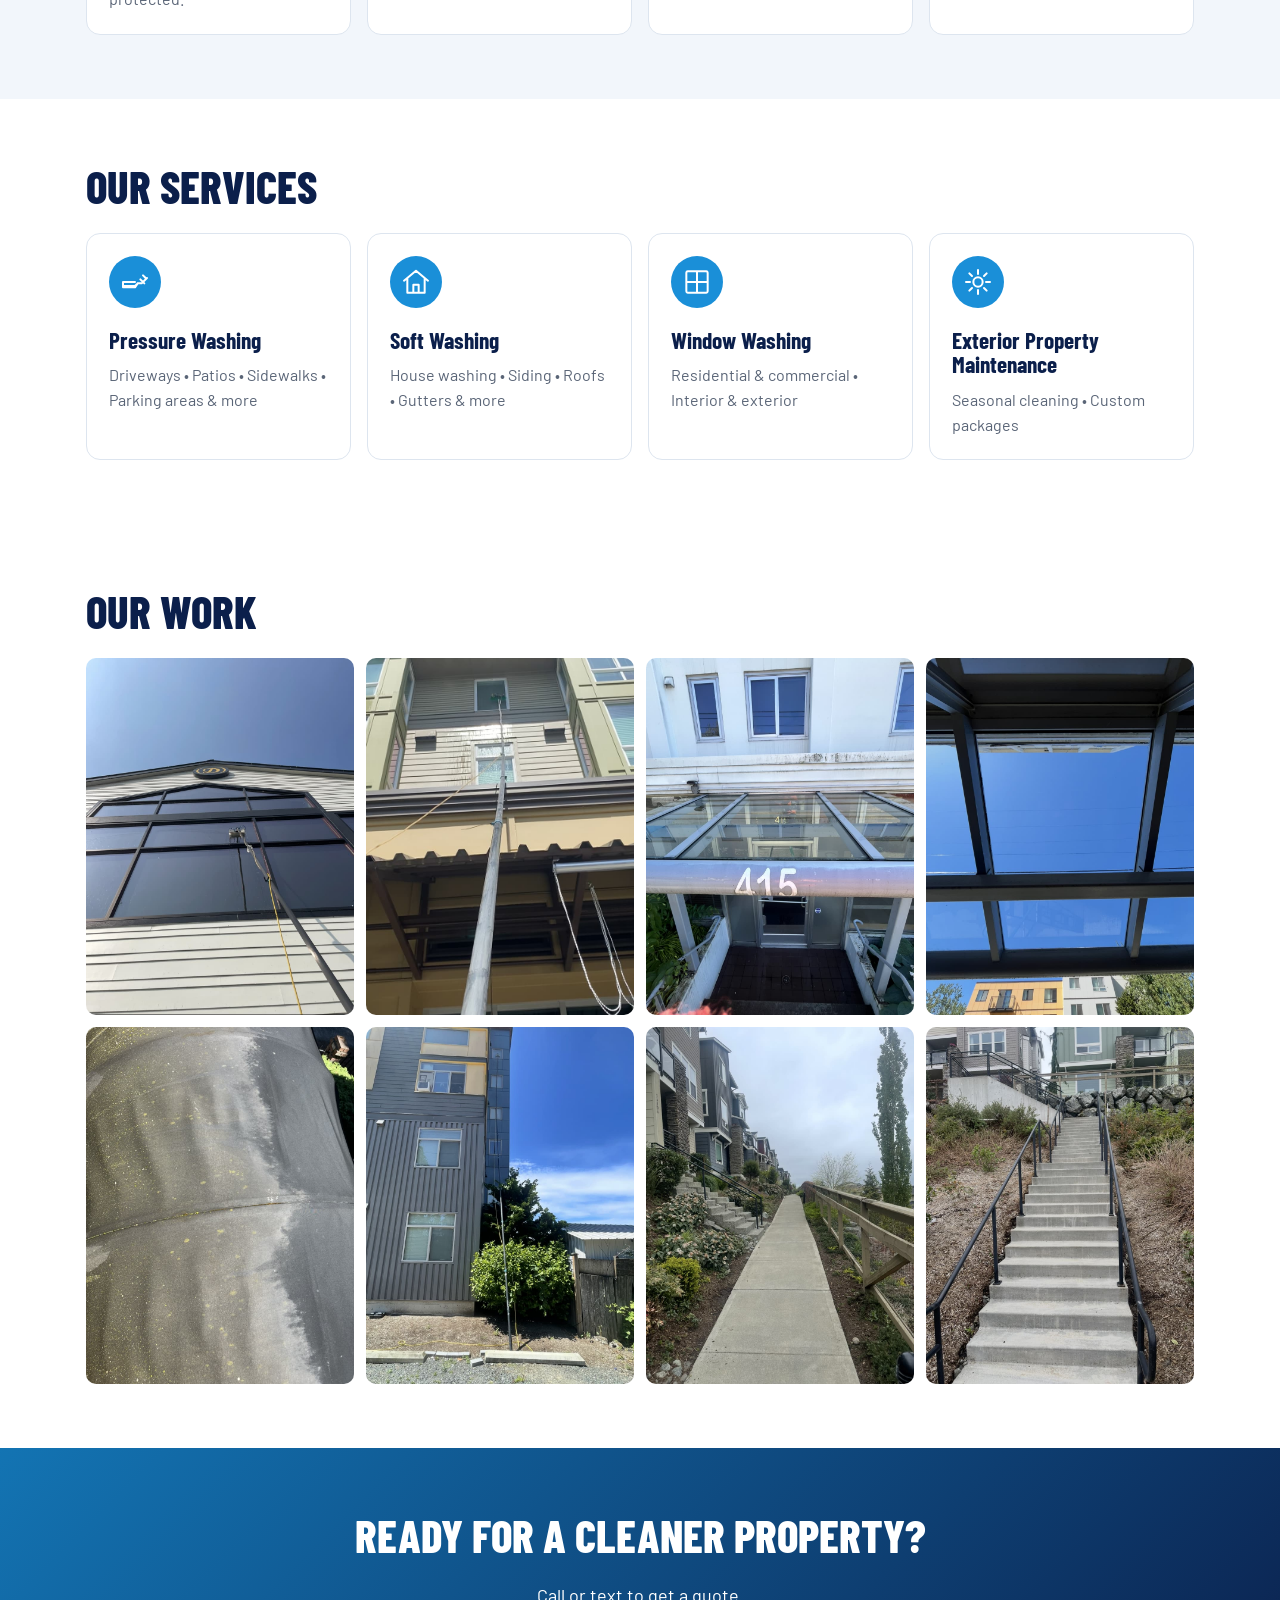
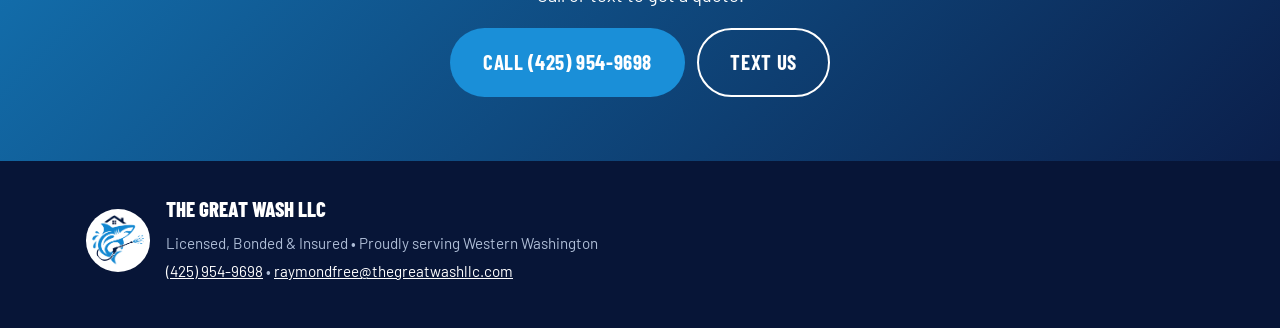
==== commit bdb33e47: "Add Email Us button to the intro next to Call and Text Co-Authored-By: Claude Opus 5.5 <noreply@anth" ====
--- a/index.html
+++ b/index.html
@@ -12,7 +12,7 @@
   <link rel="preconnect" href="https://fonts.googleapis.com">
   <link rel="preconnect" href="https://fonts.gstatic.com" crossorigin>
   <link href="https://fonts.googleapis.com/css2?family=Barlow+Condensed:wght@600;700;800&family=Barlow:wght@400;500;600&display=swap" rel="stylesheet">
-  <link rel="stylesheet" href="styles.css">
+  <link rel="stylesheet" href="styles.css?v=3">
 </head>
 <body>
 
@@ -53,6 +53,7 @@
         <div class="hero__cta">
           <a class="btn btn--call btn--lg" href="tel:+14259549698">Call (425) 954-9698</a>
           <a class="btn btn--ghost btn--lg" href="sms:+14259549698">Text for a Quote</a>
+          <button class="btn btn--ghost btn--lg" type="button" data-open-email>Email Us</button>
         </div>
       </div>
       <div class="badge" role="img" aria-label="Licensed, Bonded and Insured">
--- a/styles.css
+++ b/styles.css
@@ -40,7 +40,7 @@
   display: inline-flex; align-items: center; justify-content: center; gap: .5em;
   padding: .7em 1.2em; border-radius: 999px;
   font-family: var(--head); font-weight: 700; font-size: 1.15rem; letter-spacing: .03em; text-transform: uppercase;
-  text-decoration: none; white-space: nowrap; border: 2px solid transparent;
+  text-decoration: none; white-space: nowrap; border: 2px solid transparent; cursor: pointer;
   transition: transform .15s ease, background .15s ease;
 }
 .btn:hover { transform: translateY(-1px); }
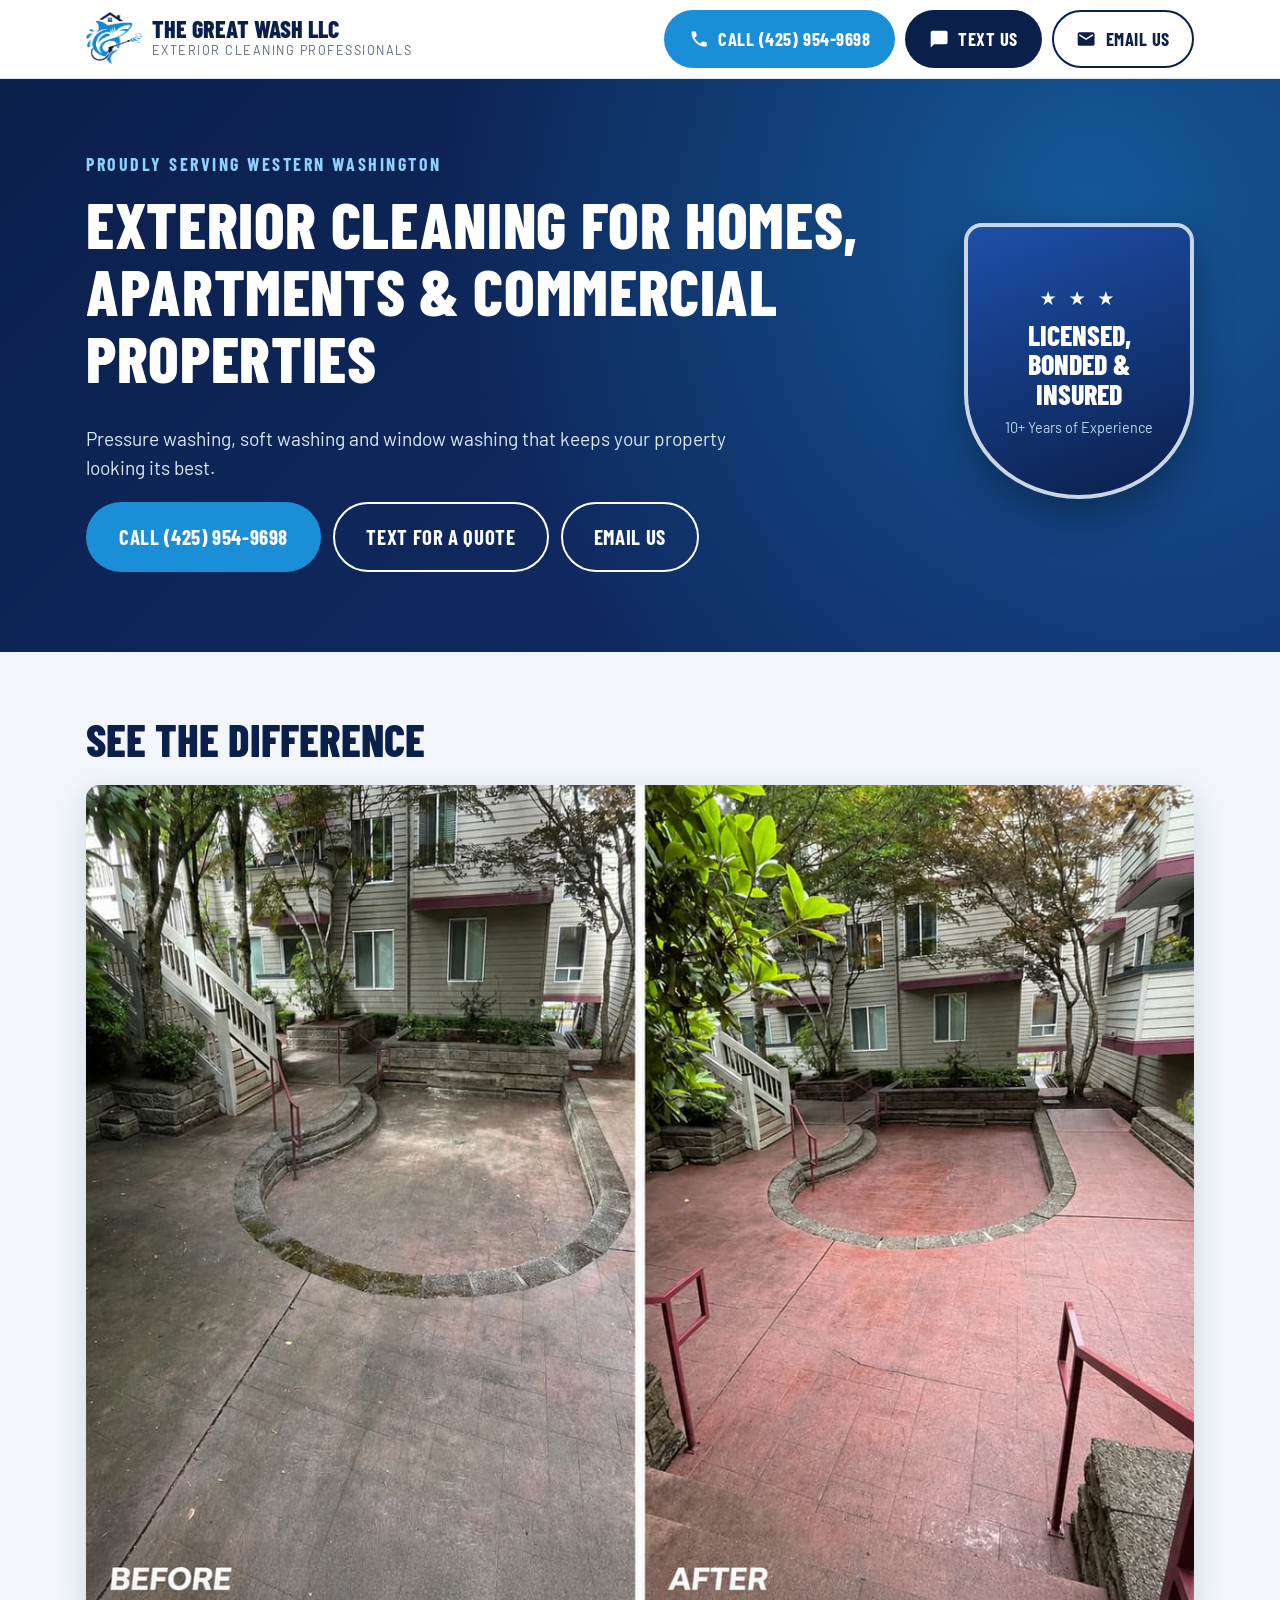
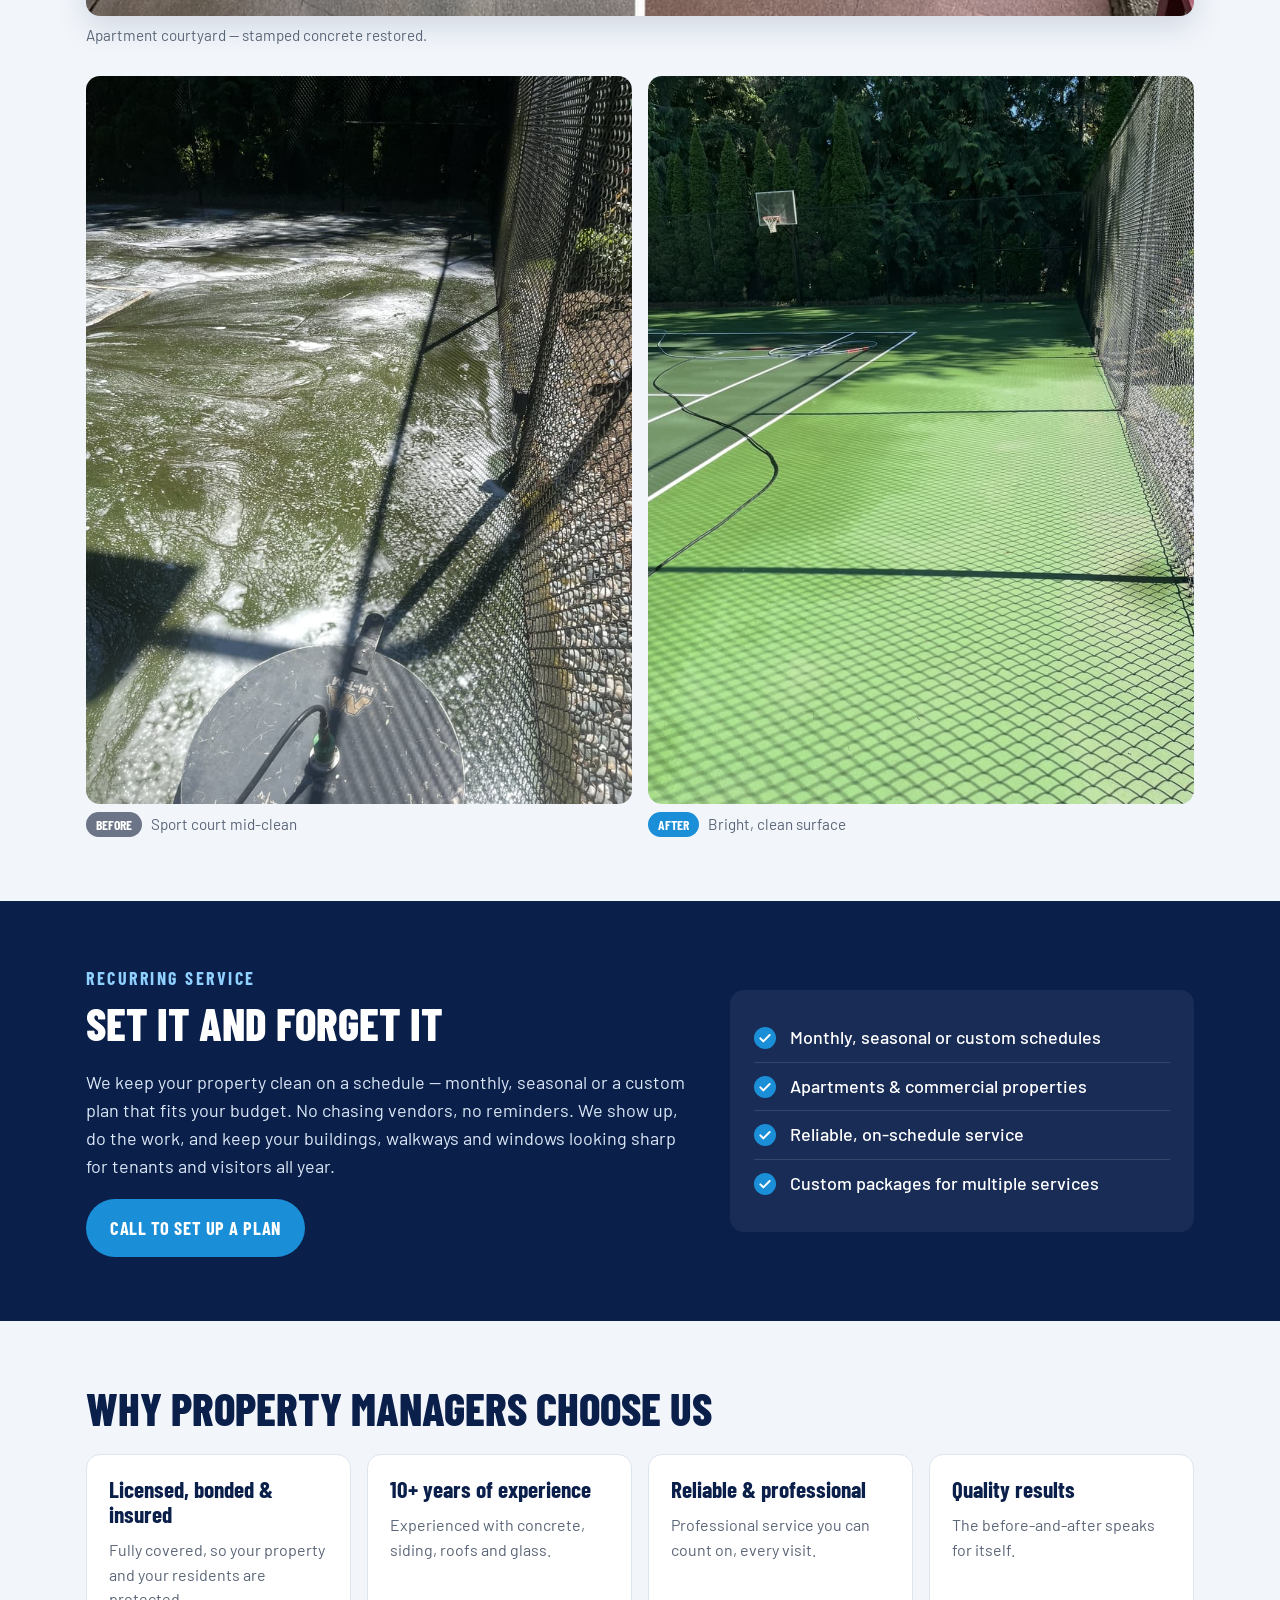
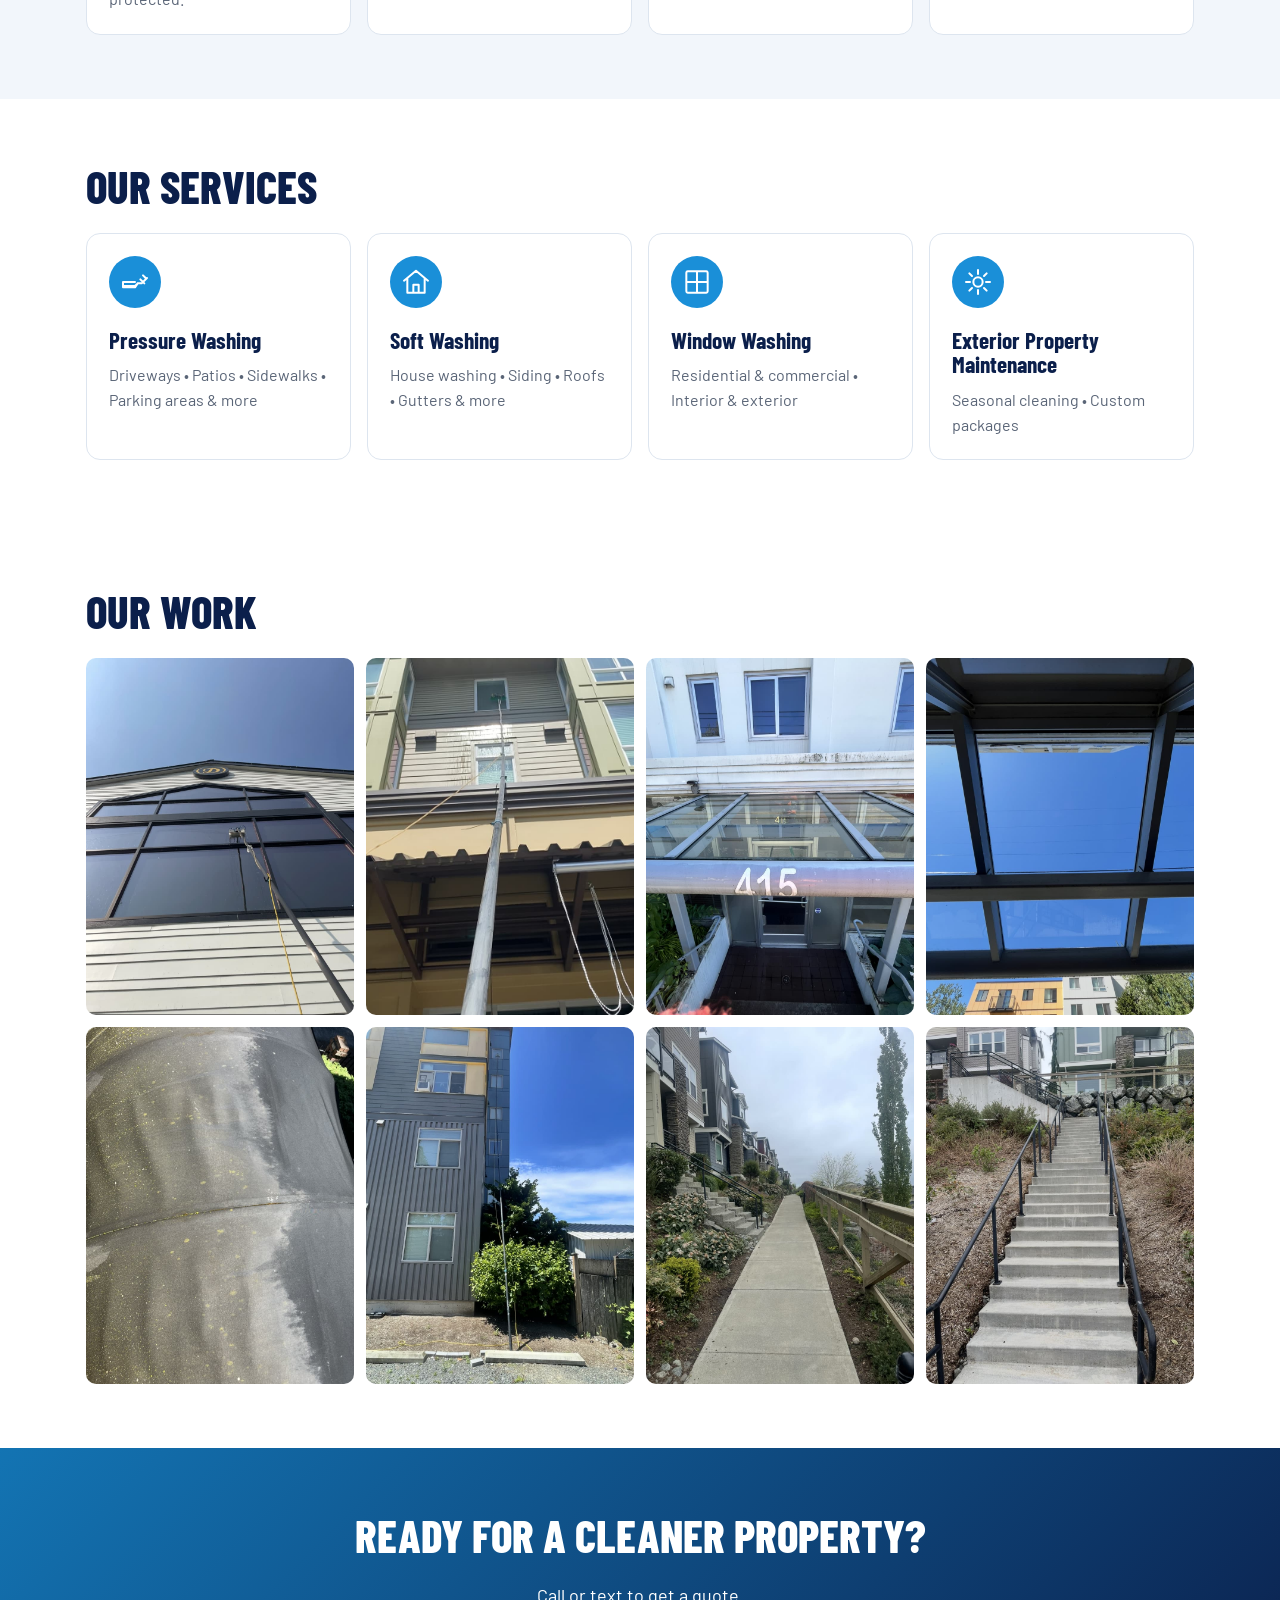
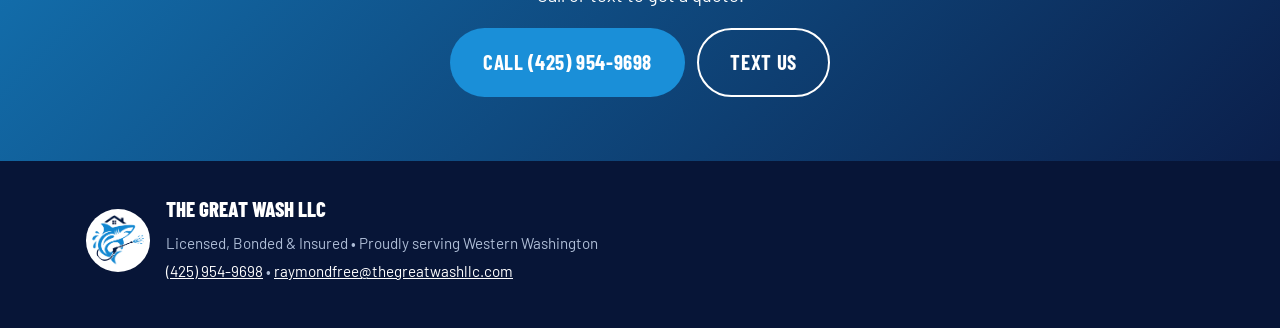
==== commit b022f169: "Include homes in the headline; drop 'Homeowners welcome too' Co-Authored-By: Claude Opus 5.5 <norepl" ====
--- a/index.html
+++ b/index.html
@@ -48,8 +48,8 @@
     <div class="wrap hero__inner">
       <div class="hero__copy">
         <p class="hero__eyebrow">Proudly serving Western Washington</p>
-        <h1>Exterior cleaning for apartments &amp; commercial properties</h1>
-        <p class="hero__sub">Pressure washing, soft washing and window washing that keeps your property looking its best. Homeowners welcome too.</p>
+        <h1>Exterior cleaning for homes, apartments &amp; commercial properties</h1>
+        <p class="hero__sub">Pressure washing, soft washing and window washing that keeps your property looking its best.</p>
         <div class="hero__cta">
           <a class="btn btn--call btn--lg" href="tel:+14259549698">Call (425) 954-9698</a>
           <a class="btn btn--ghost btn--lg" href="sms:+14259549698">Text for a Quote</a>
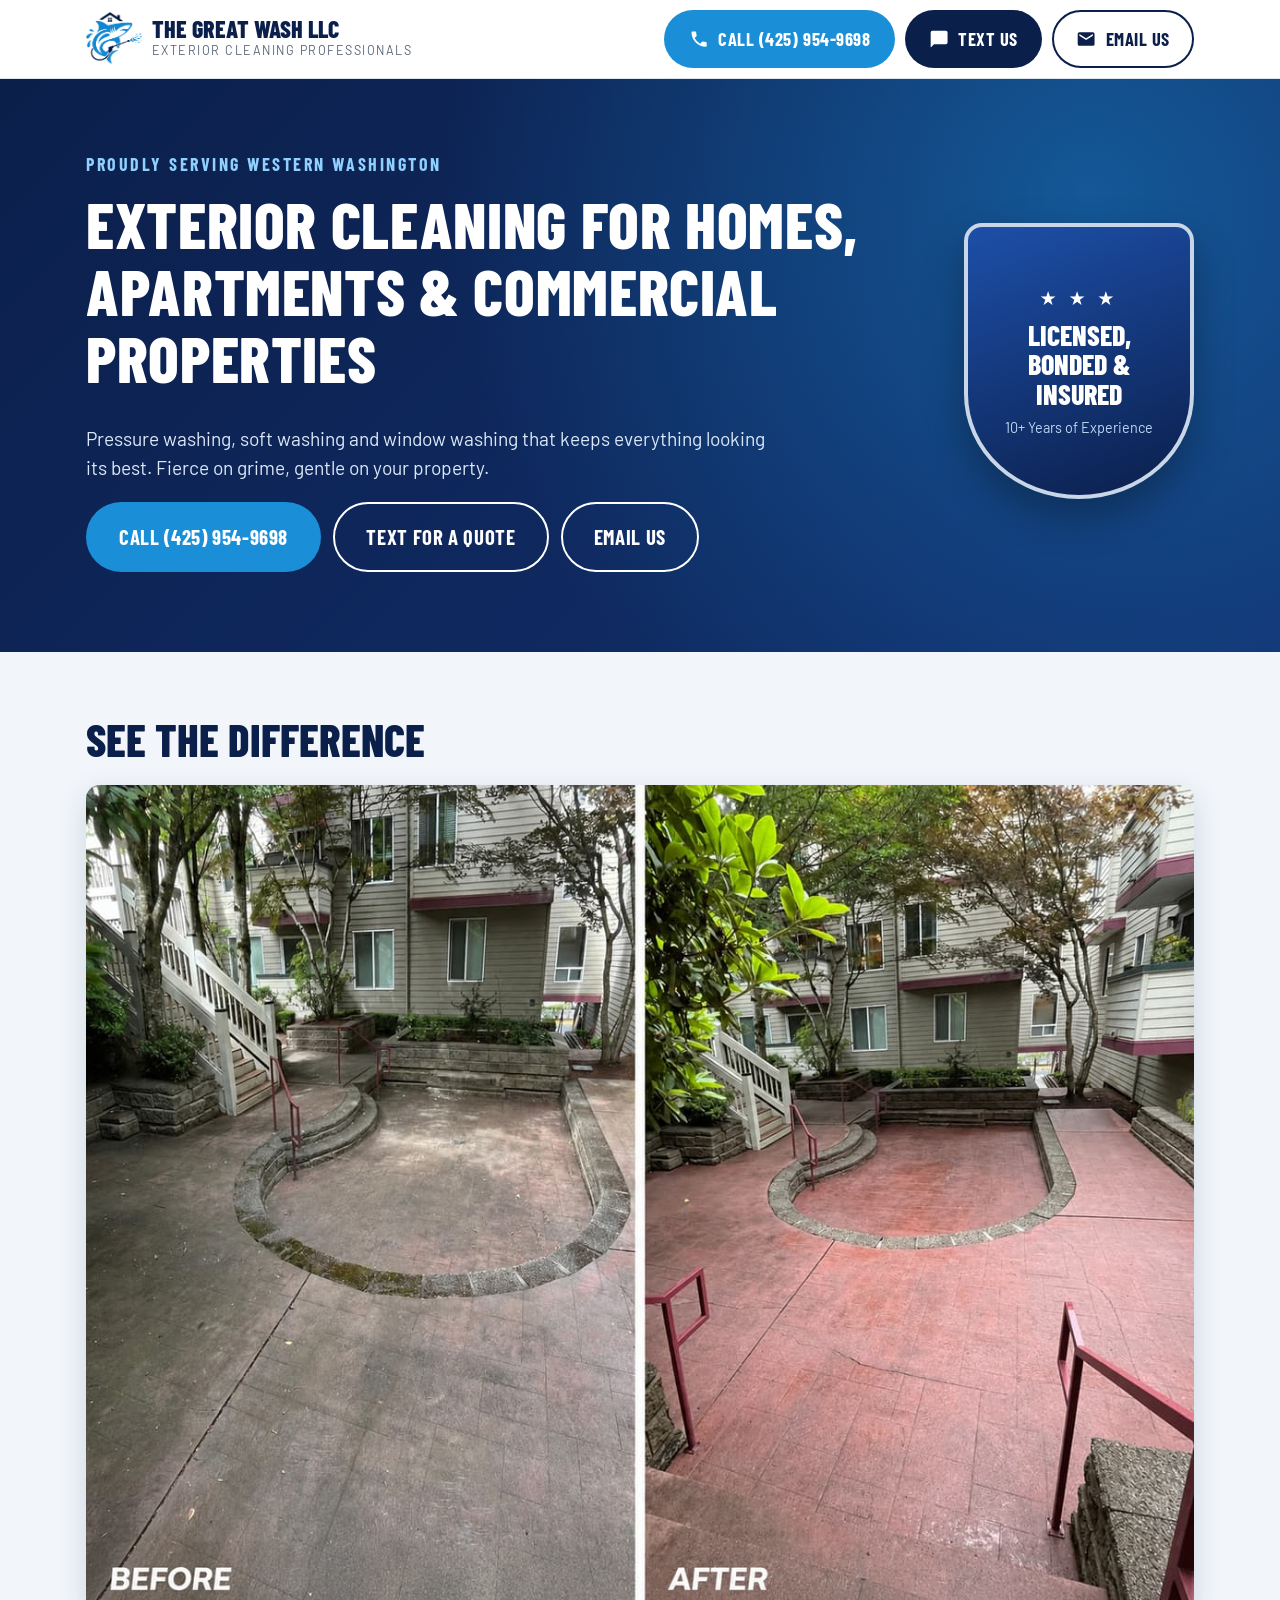
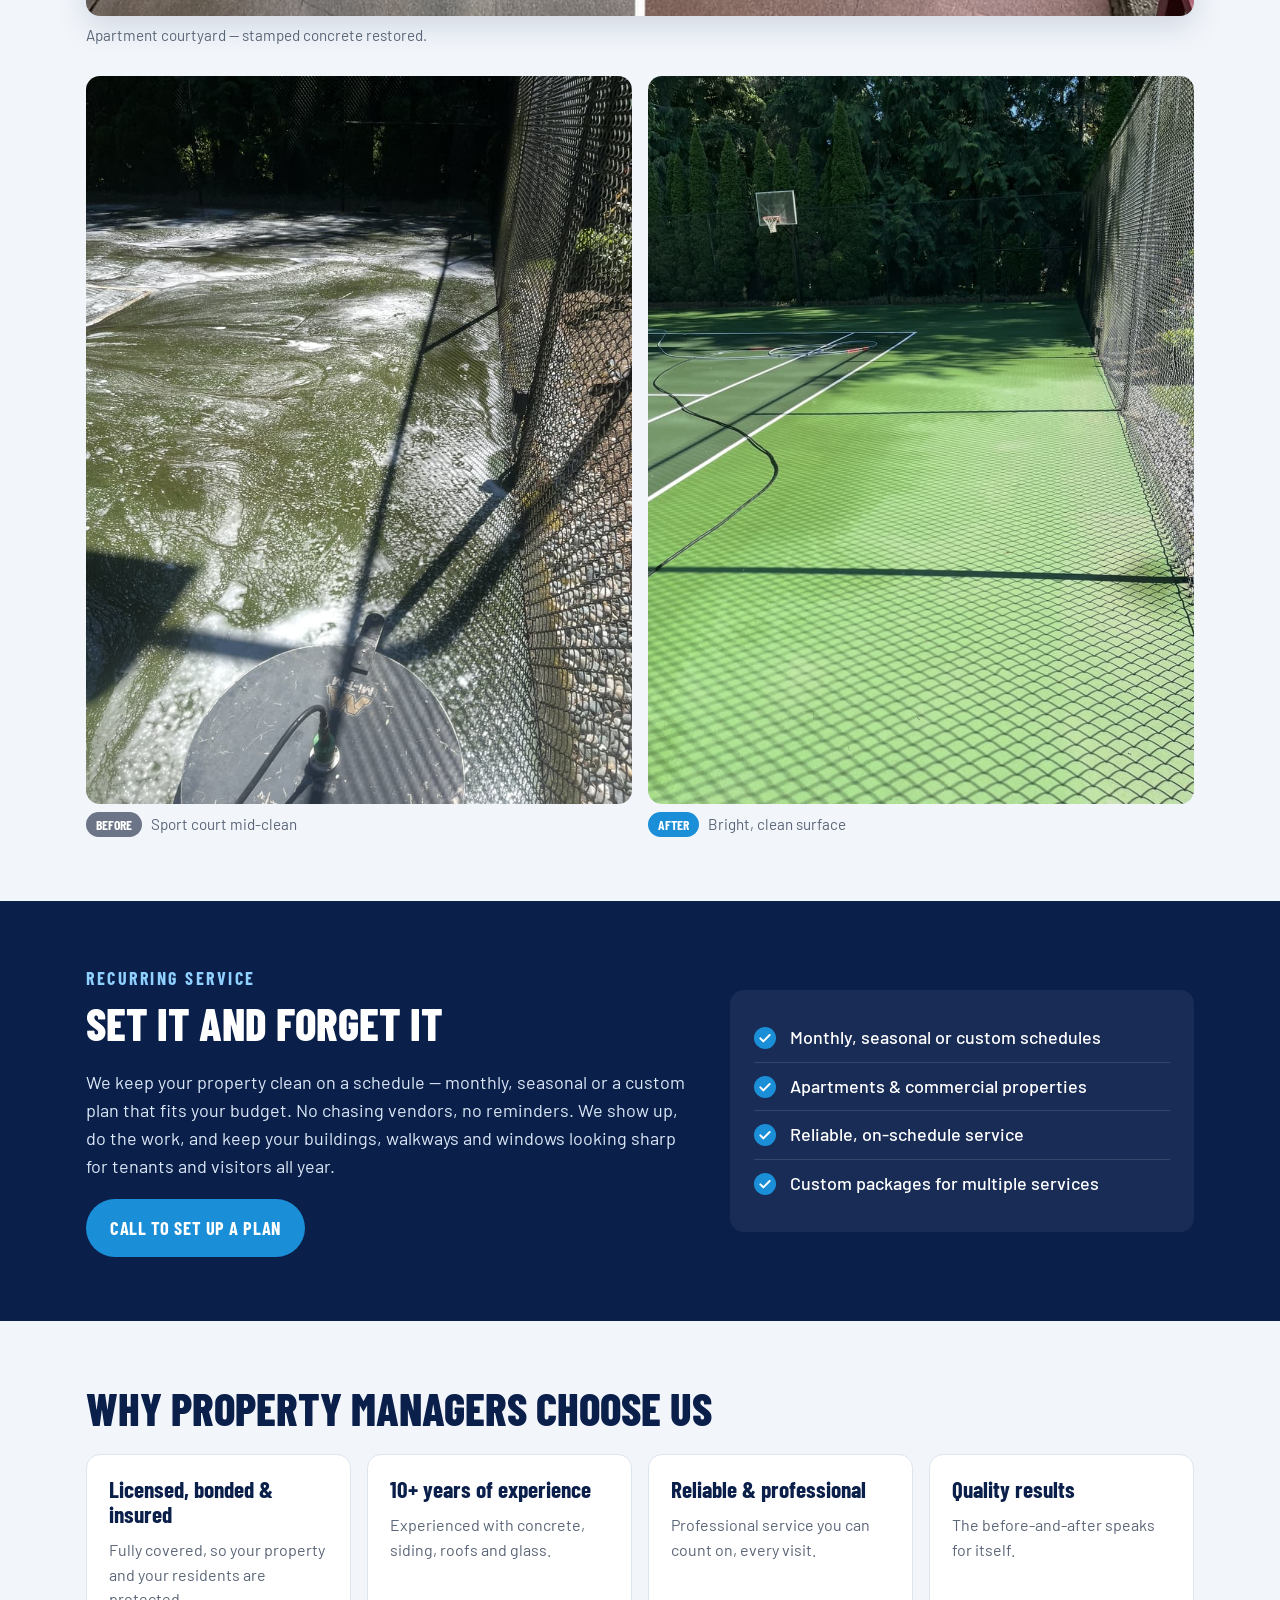
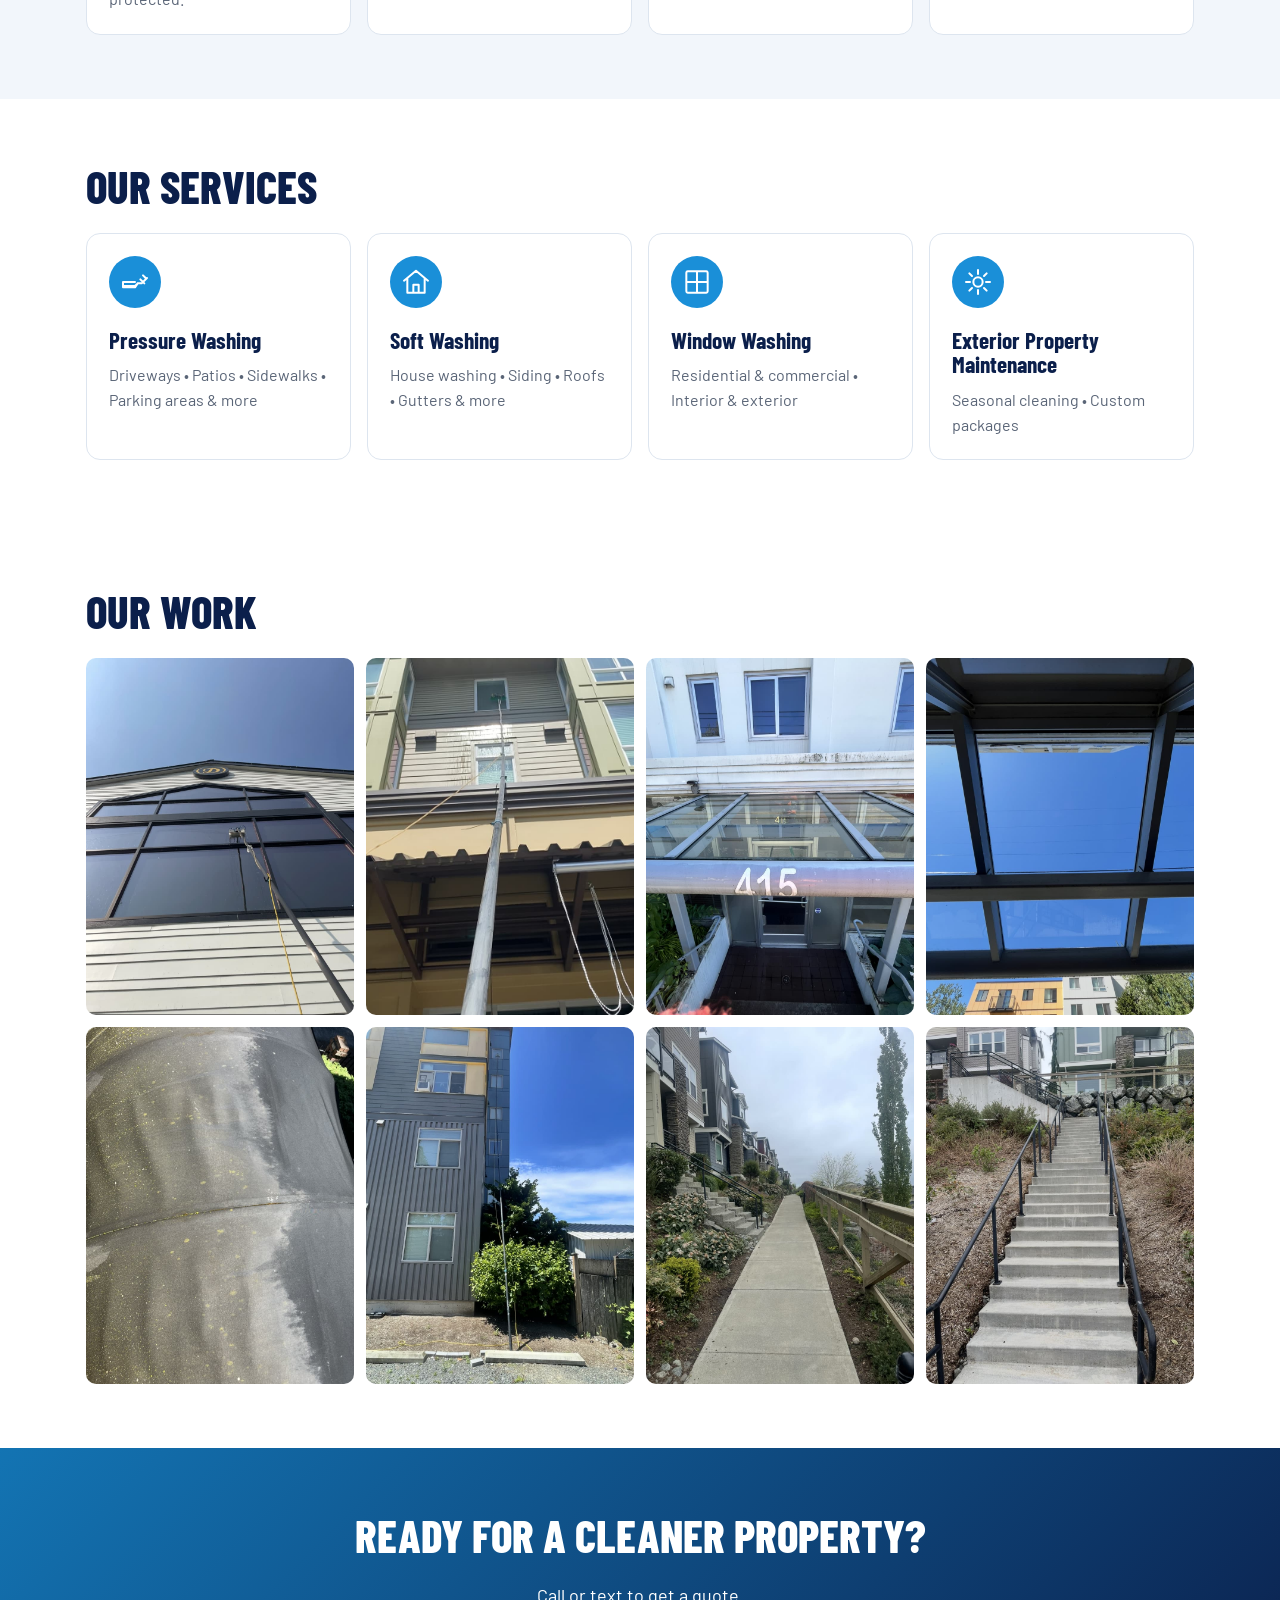
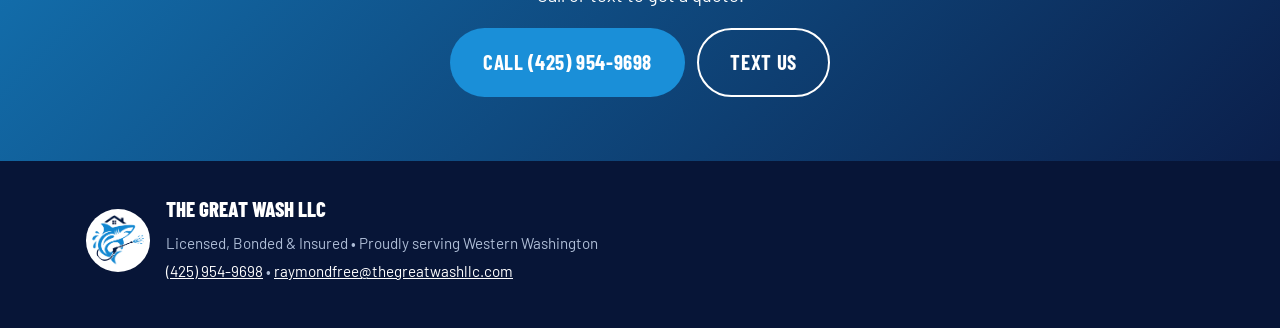
==== commit 7ea62386: "Add shark-themed tagline to intro Co-Authored-By: Claude Opus 5.5 <noreply@anthropic.com>" ====
--- a/index.html
+++ b/index.html
@@ -49,7 +49,7 @@
       <div class="hero__copy">
         <p class="hero__eyebrow">Proudly serving Western Washington</p>
         <h1>Exterior cleaning for homes, apartments &amp; commercial properties</h1>
-        <p class="hero__sub">Pressure washing, soft washing and window washing that keeps your property looking its best.</p>
+        <p class="hero__sub">Pressure washing, soft washing and window washing that keeps everything looking its best. Fierce on grime, gentle on your property.</p>
         <div class="hero__cta">
           <a class="btn btn--call btn--lg" href="tel:+14259549698">Call (425) 954-9698</a>
           <a class="btn btn--ghost btn--lg" href="sms:+14259549698">Text for a Quote</a>
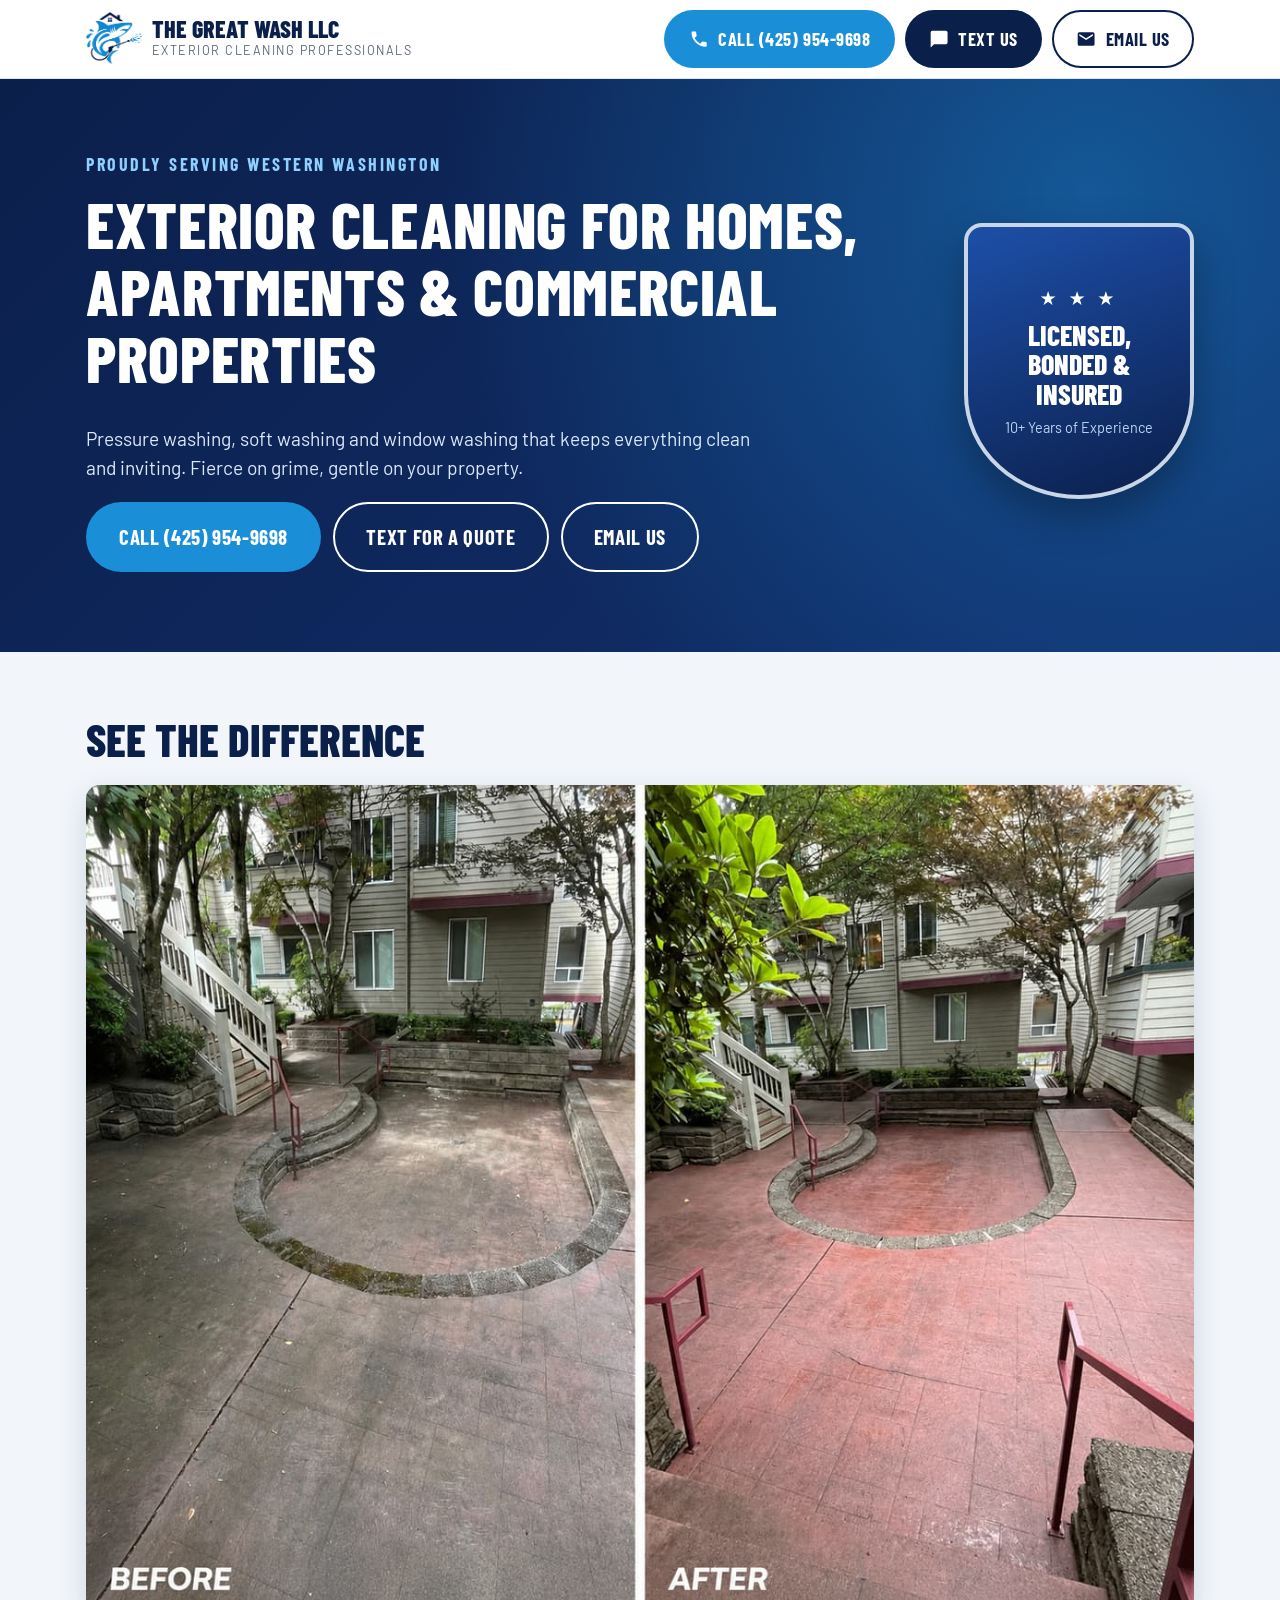
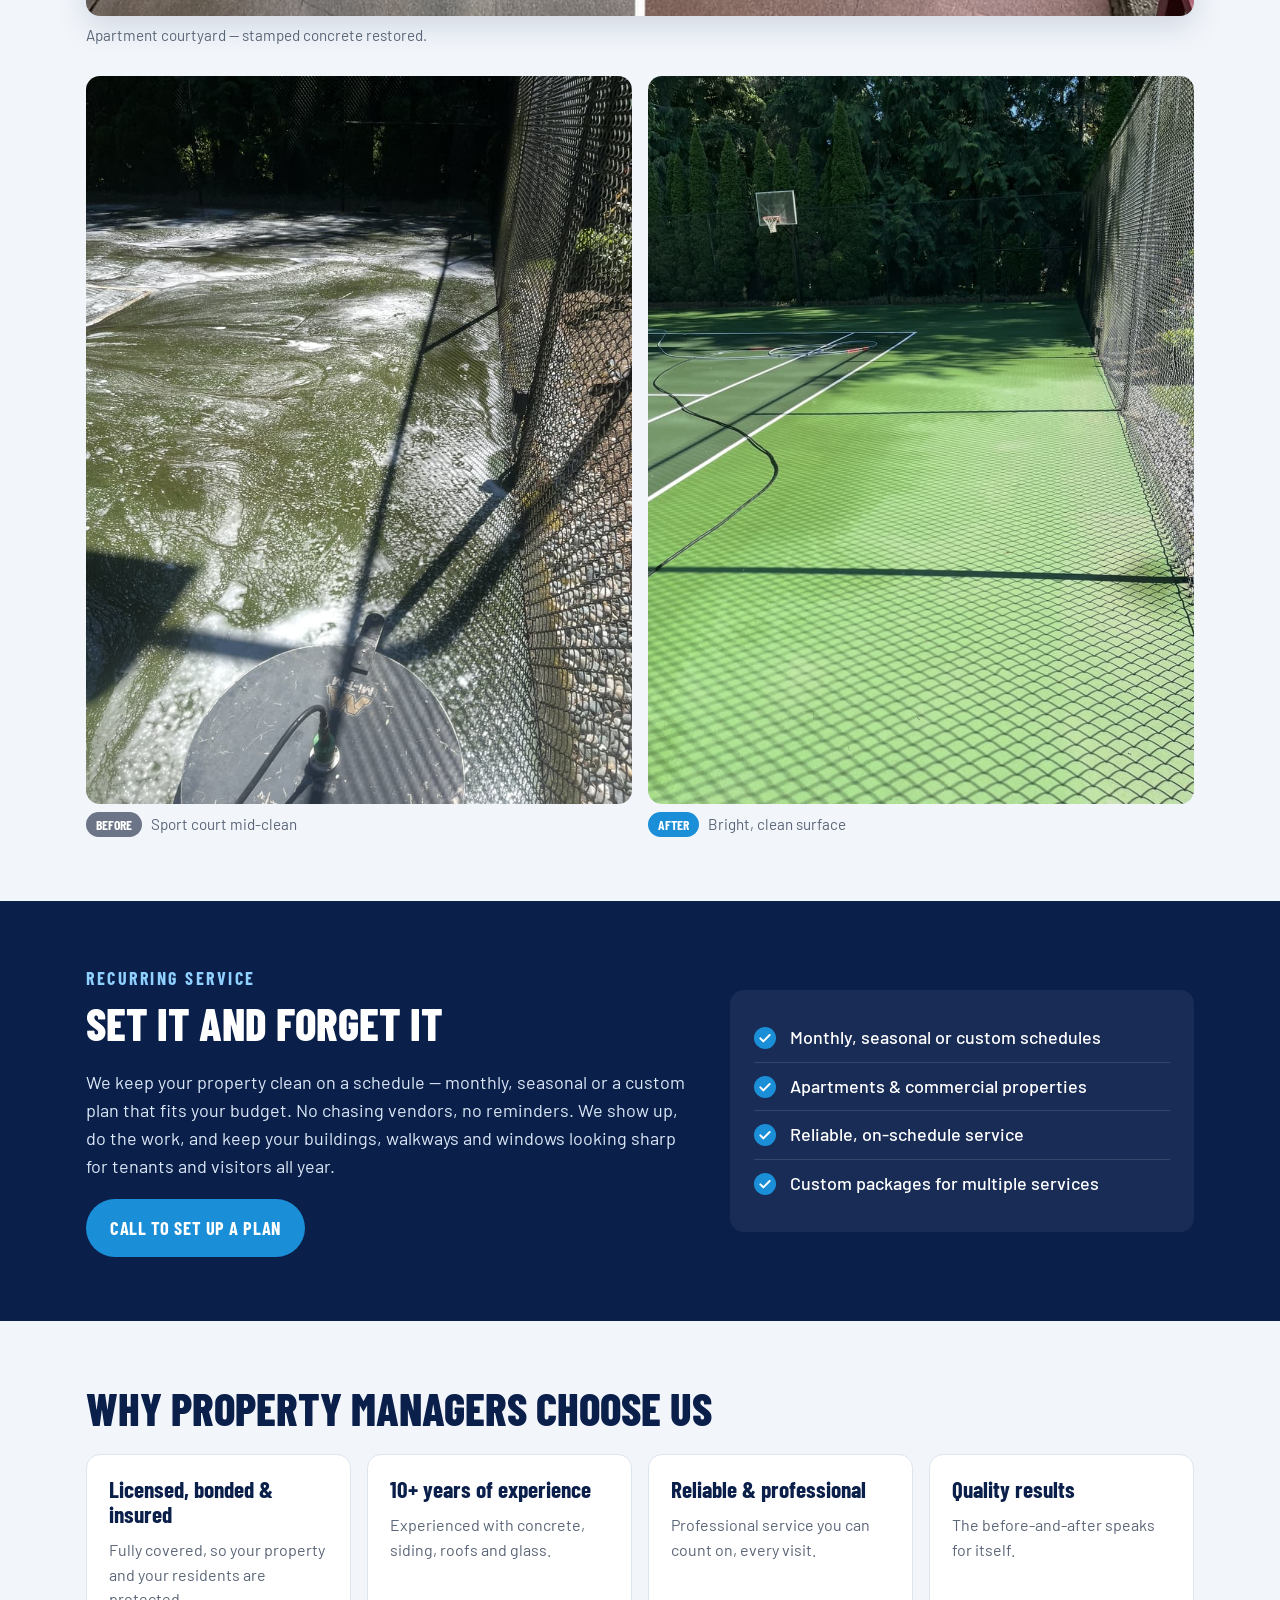
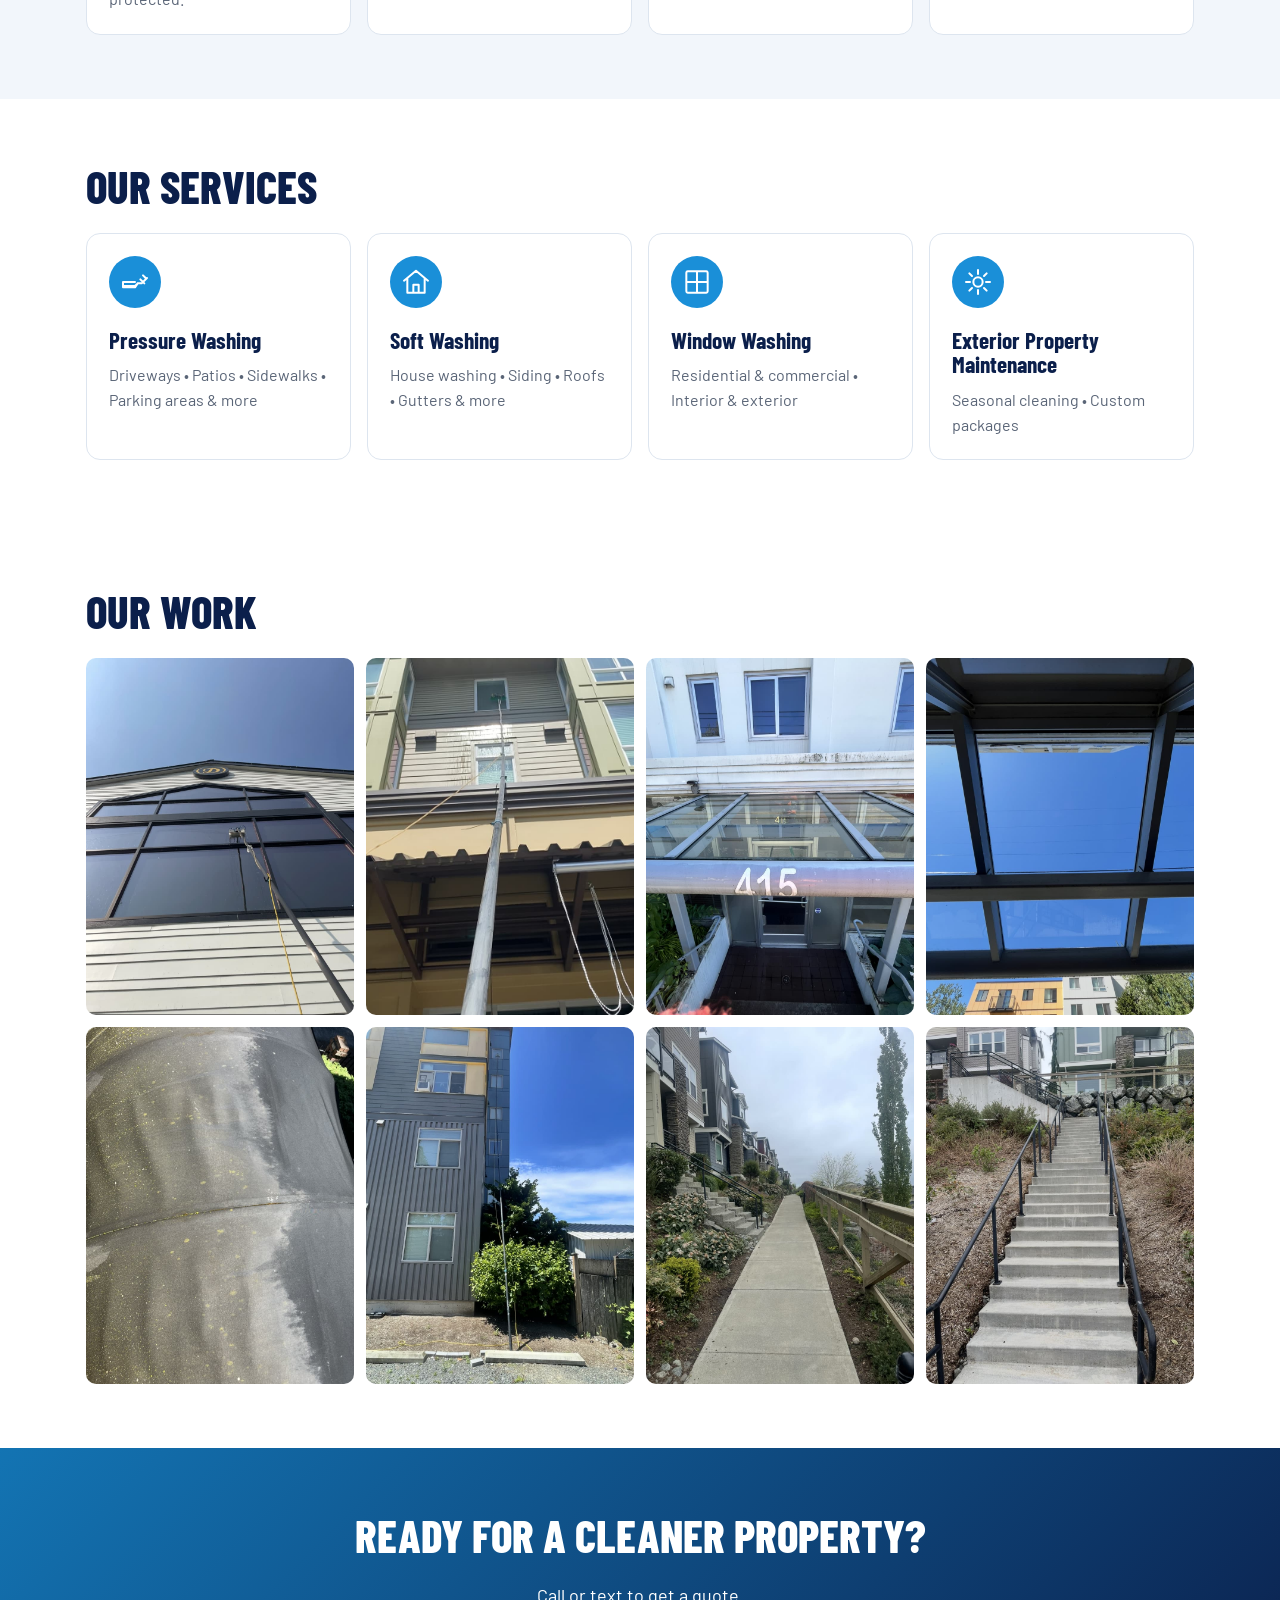
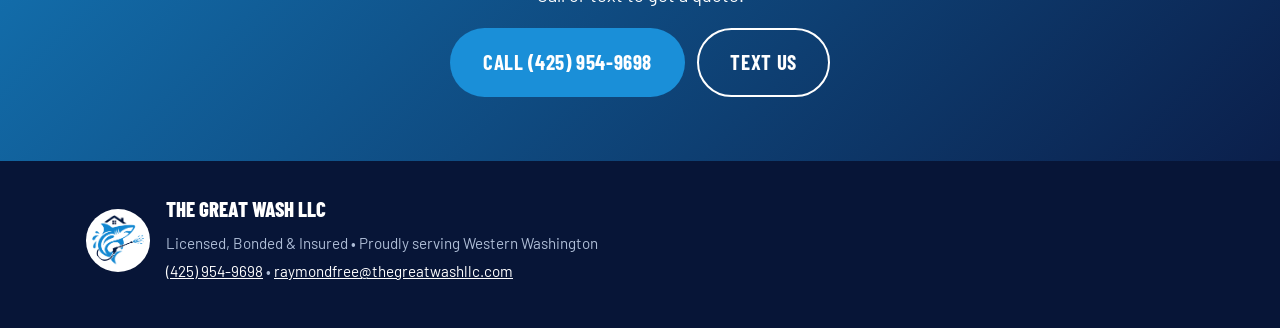
==== commit d8e436e6: "Intro: 'clean and inviting' Co-Authored-By: Claude Opus 5.5 <noreply@anthropic.com>" ====
--- a/index.html
+++ b/index.html
@@ -49,7 +49,7 @@
       <div class="hero__copy">
         <p class="hero__eyebrow">Proudly serving Western Washington</p>
         <h1>Exterior cleaning for homes, apartments &amp; commercial properties</h1>
-        <p class="hero__sub">Pressure washing, soft washing and window washing that keeps everything looking its best. Fierce on grime, gentle on your property.</p>
+        <p class="hero__sub">Pressure washing, soft washing and window washing that keeps everything clean and inviting. Fierce on grime, gentle on your property.</p>
         <div class="hero__cta">
           <a class="btn btn--call btn--lg" href="tel:+14259549698">Call (425) 954-9698</a>
           <a class="btn btn--ghost btn--lg" href="sms:+14259549698">Text for a Quote</a>
